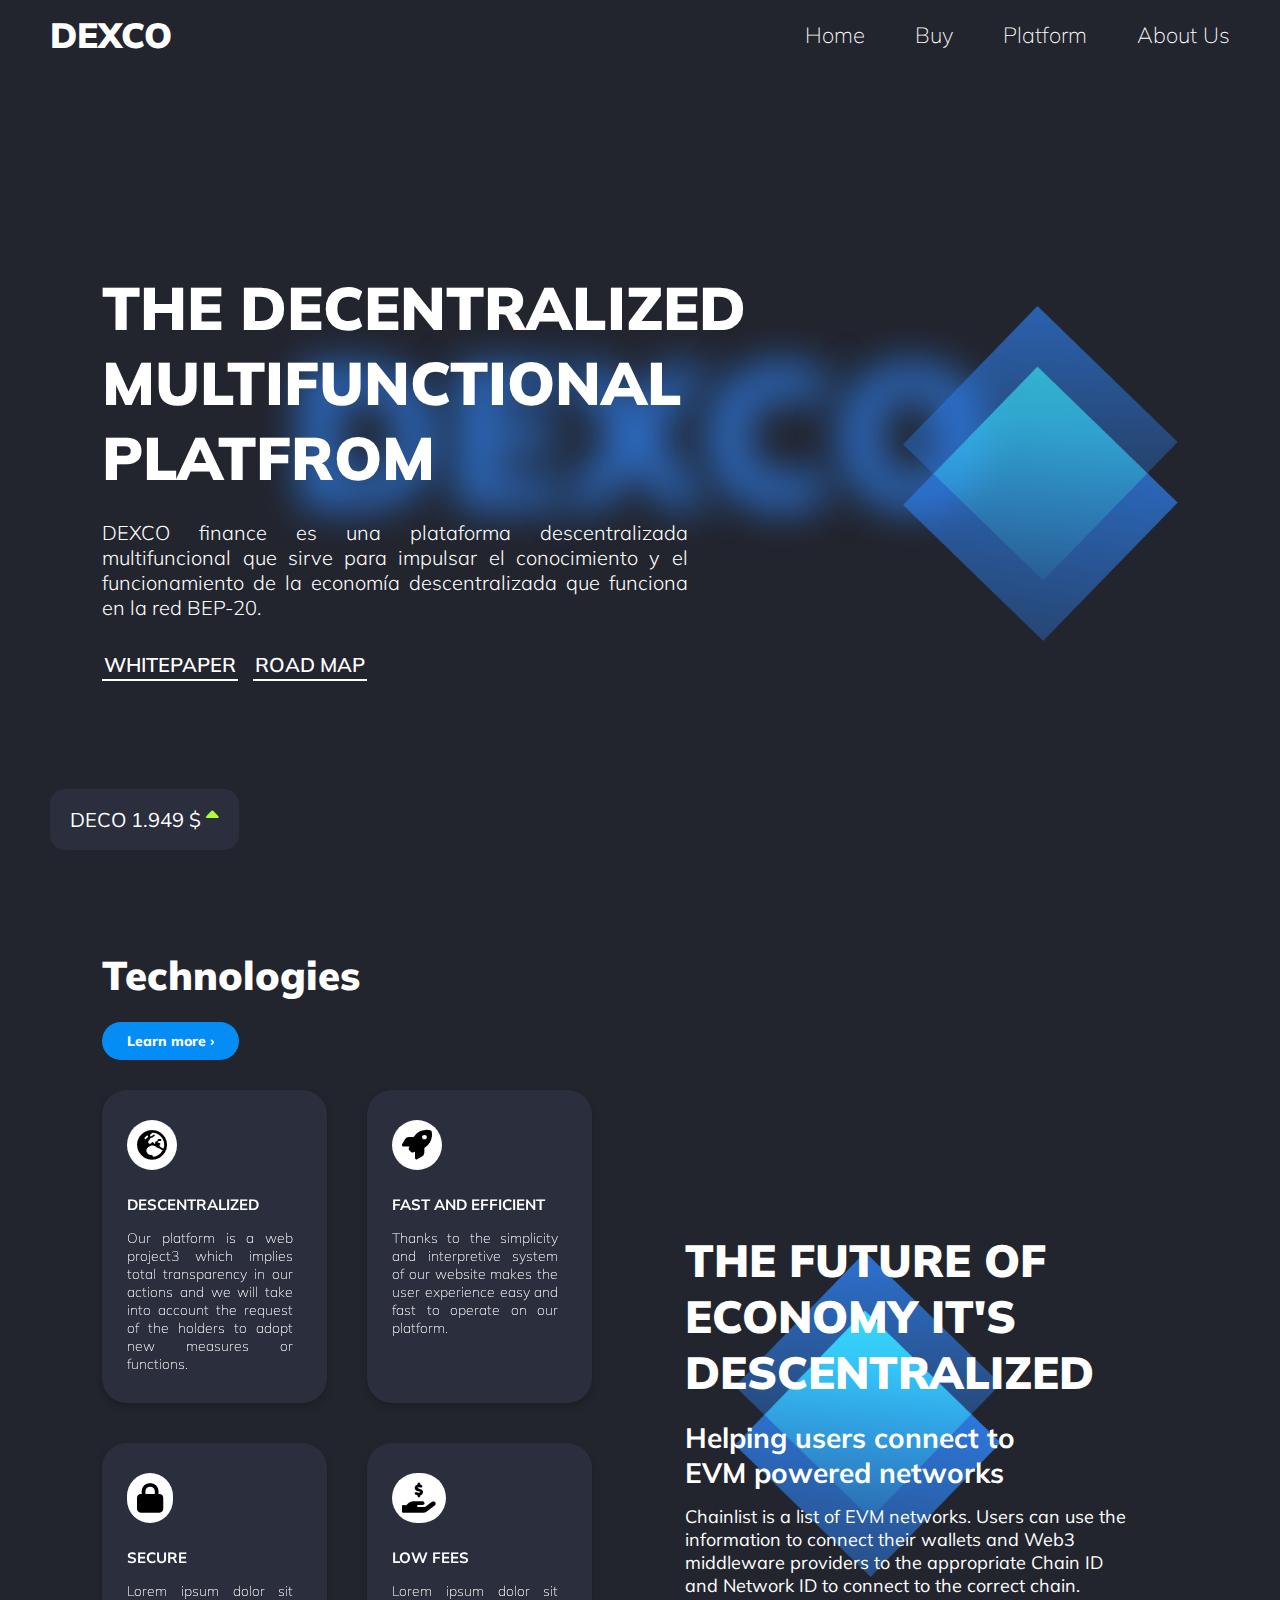
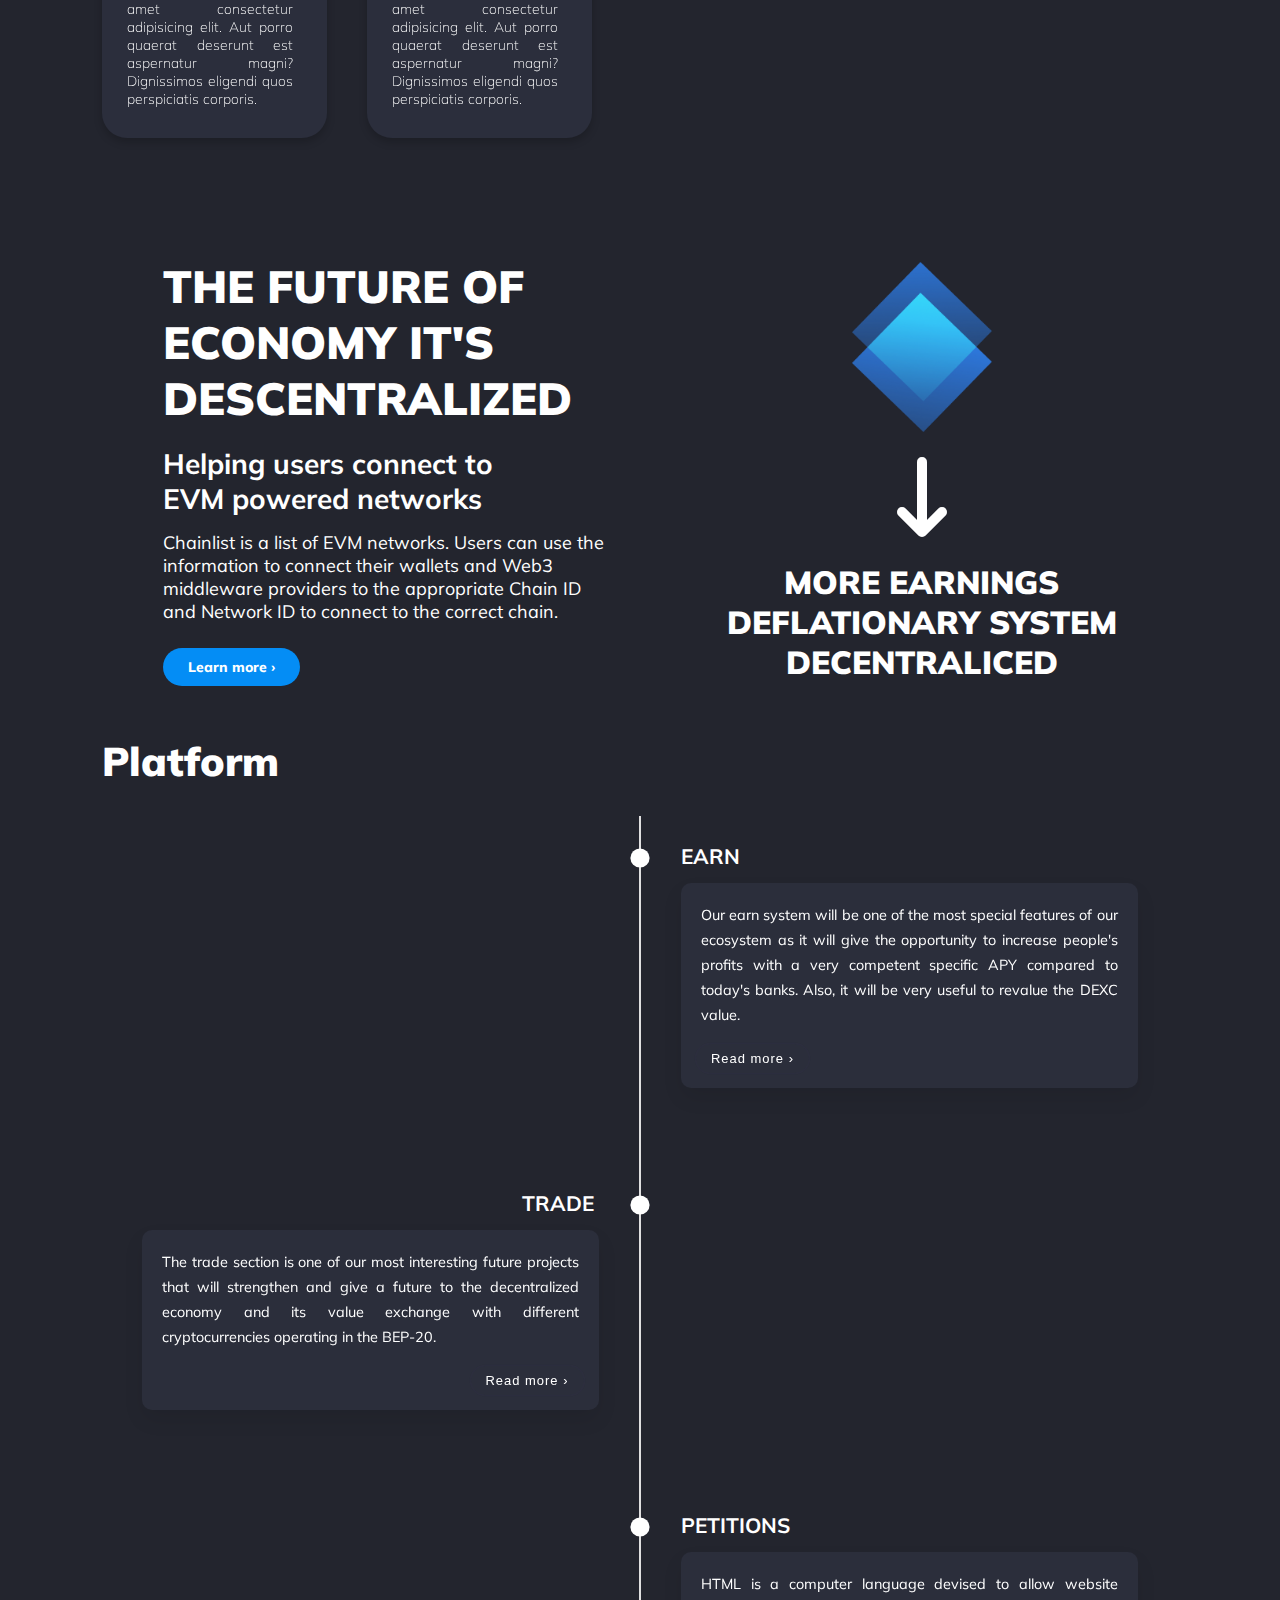
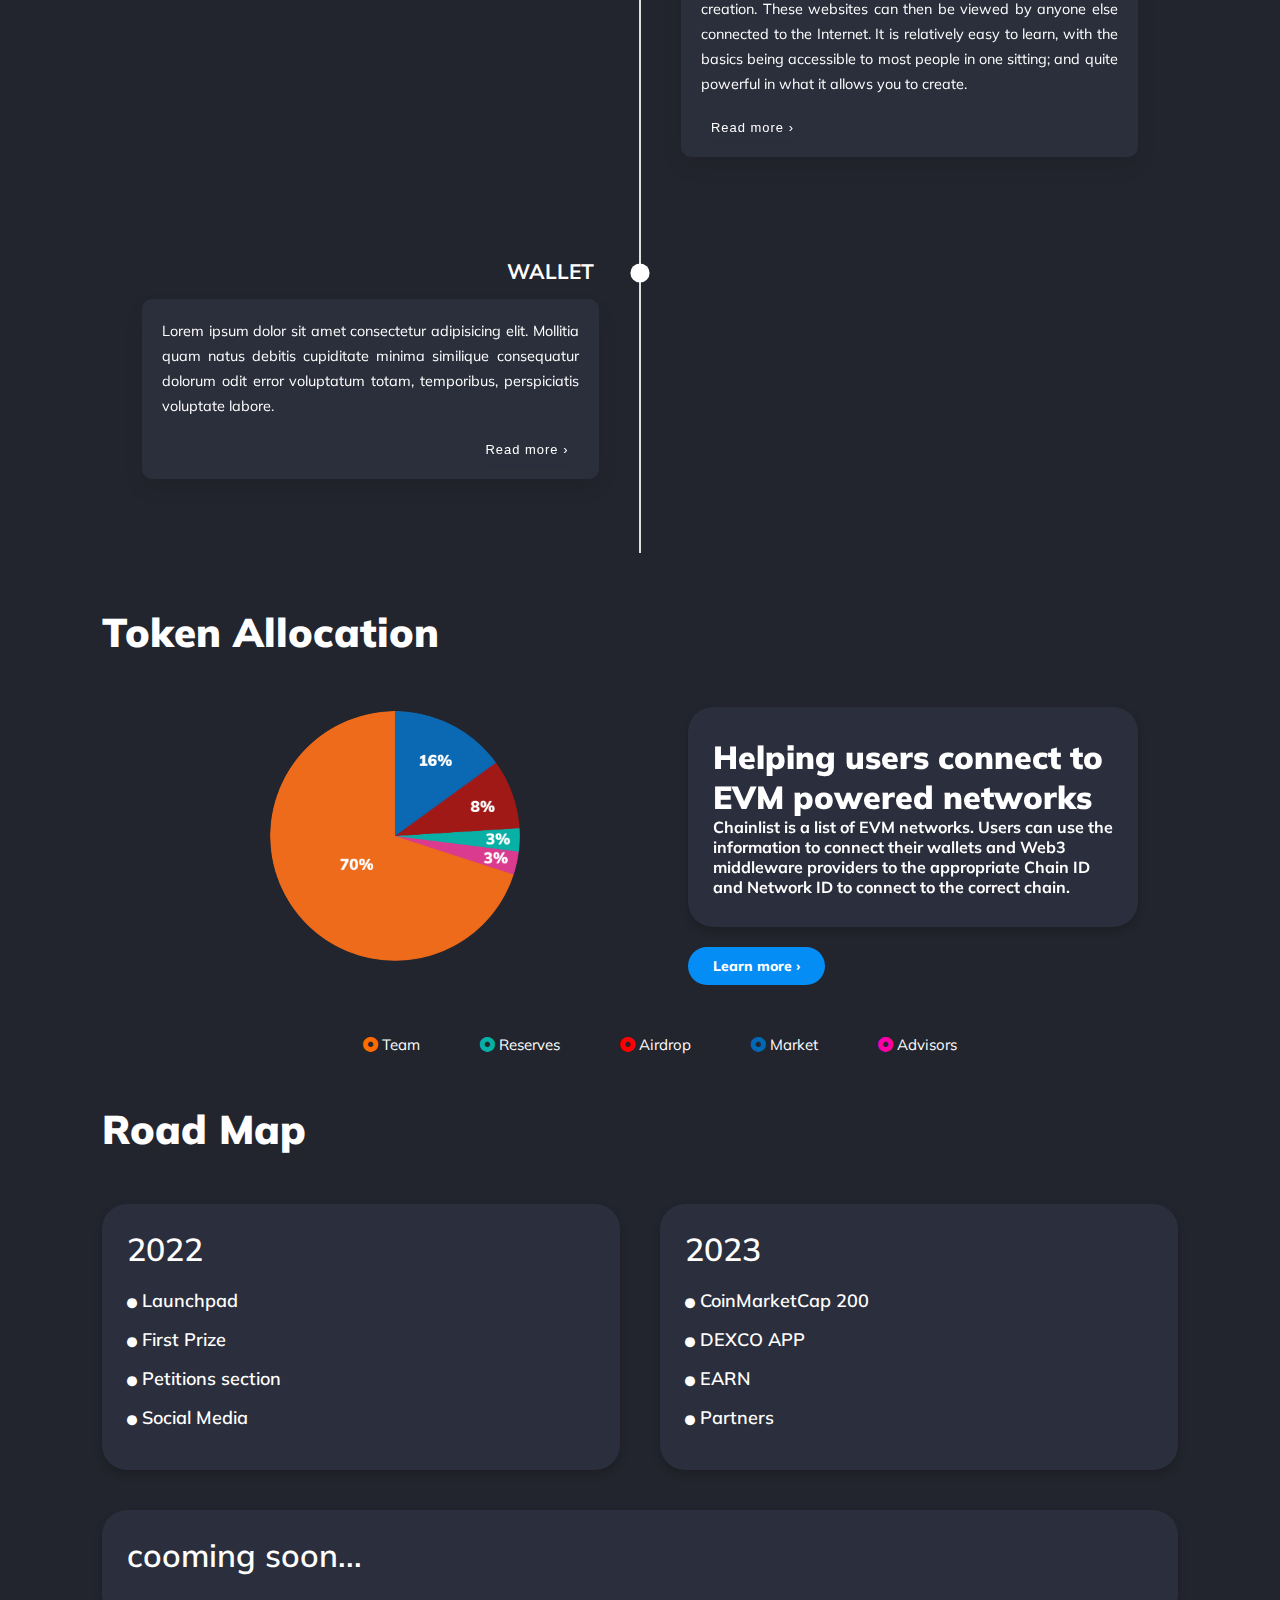
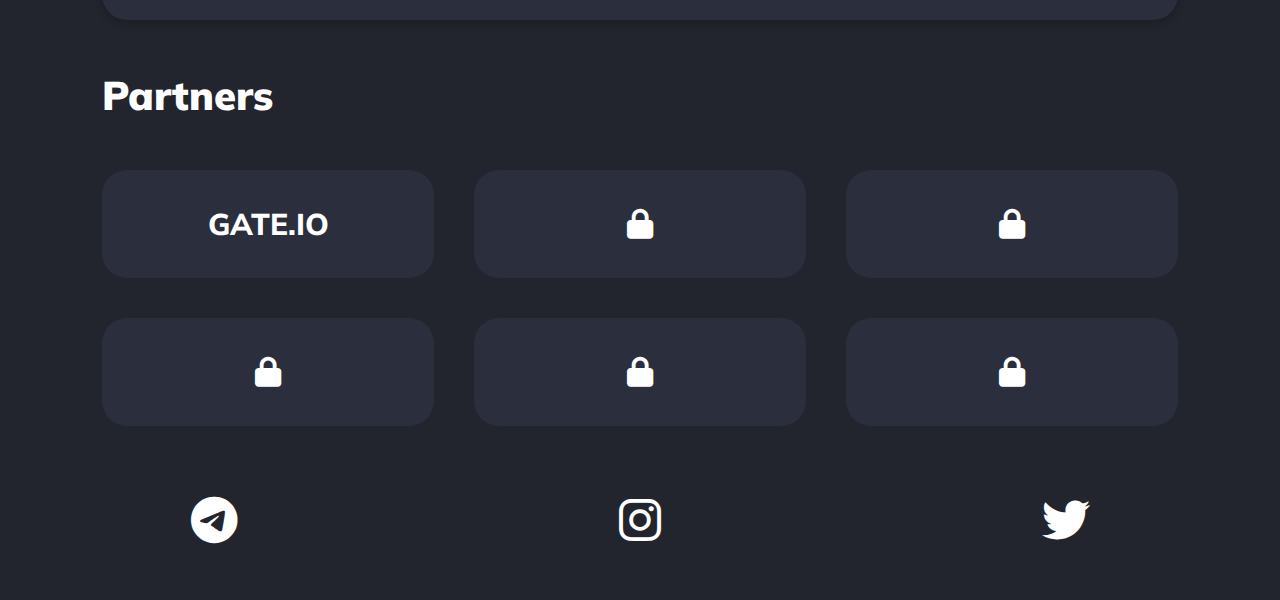
==== index.html @ a3fd59c4 "platform" ====
<!DOCTYPE html>
<html lang="en">
<head>
    <meta charset="UTF-8">
    <meta http-equiv="X-UA-Compatible" content="IE=edge">
    <meta name="viewport" content="width=device-width, initial-scale=1.0">
    <title>DEXCO</title>
    <!-- FONT AWESOME -->
    <link rel="stylesheet" href="https://cdnjs.cloudflare.com/ajax/libs/font-awesome/6.0.0-beta3/css/all.min.css">
    <!-- FONT MULISH -->
    <link href="https://fonts.googleapis.com/css2?family=Mulish:ital,wght@0,200;0,300;0,400;0,500;0,600;0,700;0,800;0,900;1,200;1,300;1,400;1,500;1,600;1,700;1,800;1,900&display=swap" rel="stylesheet">    
    <!--- CUSTOM CSS -->
    <link rel="stylesheet" href="css/home.css">
    

</head>
<body>
    <div class="container">

        <section class="bg">
        
            <!-- TOP MENU -->
            
            <div>

                <iframe id="iframe-nav" class="naveg" src="navegation.html"></iframe>

            </div>

            <!-- MAIN -->

            <!--
            <div data-tilt-max="10" data-tilt-glare data-tilt-max-glare="0.6" data-tilt-scale="1.05" class="logo-brand" data-tilt>
                <img src="img/logo2.png" alt="LotCoin LOGO">
            </div> 
            -->

            <div class="logo-brand noselect">
                <h1>DEXCO</h1>
            </div>

            <div class="main-horizontal">

                <div class="main-space">
                    
                    <div class="main-text">
                        <div class="main-title">
                            <h1>THE DECENTRALIZED <br> MULTIFUNCTIONAL PLATFROM</h1>
                        </div>
                        <p class="resume">DEXCO finance es una plataforma descentralizada multifuncional que sirve para impulsar el conocimiento y el funcionamiento de la economía descentralizada que funciona en la red BEP-20.</p>
                    </div>

                    <div class="fast-buttons">
                        <div class="fast-btn">
                            <a href="#" class="Whitepaper">WHITEPAPER</a>
                        </div>
                        <div class="fast-btn">
                            <a href="#road-map" class="Road Map">ROAD MAP</a>
                        </div>
                    </div>
                    
                </div>

                <div class="brand">
                    <img src="img/brand-trans.png">
                </div>

            </div>
            <div class="fast-info-box">
                <div class="fast-info">
                    <p>DECO 1.949 $ <i class="fas fa-sort-up"></i></p>
                </div>
            </div>

        </section>

        <!-- TECHNOLOGIES --> 
        <section class="tech">

            <section class="tech-part marg">
                <div class="tech-title">
                    <h1 class="subtit">Technologies</h1>
                    <a href="#">Learn more ›</a>
                </div>

                <div class="tech-horizontal">

                    <div class="tech-cards">
                        <div class="cards-row">
                            <div class="tech-card" data-tilt-max="0" data-tilt-scale="1.05" data-tilt>
                                <i class="fas fa-globe-europe"></i>
                                <h2>DESCENTRALIZED</h2>
                                <p>Our platform is a web project3 which implies total transparency in our actions and we will take into account the request of the holders to adopt new measures or functions.</p>
                            </div>

                            <div class="tech-card" data-tilt-max="0" data-tilt-scale="1.05" data-tilt>
                                <i class="fas fa-rocket"></i>
                                <h2>FAST AND EFFICIENT</h2>
                                <p>Thanks to the simplicity and interpretive system of our website makes the user experience easy and fast to operate on our platform.</p>
                            </div>
                        </div>

                        <div class="cards-row">

                            <div class="tech-card" data-tilt-max="0" data-tilt-scale="1.05" data-tilt>
                                <i class="fas fa-lock"></i>
                                <h2>SECURE</h2>
                                <p>Lorem ipsum dolor sit amet consectetur adipisicing elit. Aut porro quaerat deserunt est aspernatur magni? Dignissimos eligendi quos perspiciatis corporis.</p>
                            </div>

                            <div class="tech-card" data-tilt-max="0" data-tilt-scale="1.05" data-tilt>
                                <i class="fas fa-hand-holding-usd"></i>
                                <h2>LOW FEES</h2>
                                <p>Lorem ipsum dolor sit amet consectetur adipisicing elit. Aut porro quaerat deserunt est aspernatur magni? Dignissimos eligendi quos perspiciatis corporis.</p>
                            </div>
                        </div>
                    </div>

                    <div class="tech-decoration">
                        <div class="tech-decoration-text">
                            <h1>THE FUTURE OF <br> ECONOMY IT'S <br> DESCENTRALIZED</h1>
                            <h2>Helping users connect to <br> EVM powered networks</h2>
                            <h3>Chainlist is a list of EVM networks. Users can use the <br> information to connect their wallets and Web3 <br> middleware providers to the appropriate Chain ID <br> and Network ID to connect to the correct chain.</h3>
                        </div>
                        <img src="img/brand-trans.png">
                    </div>

                </div>
            </section>
        </section>

        <!-- BANNER --> 


        <section class="banner-part marg">
            <div class="banner-text">
                <h1>THE FUTURE OF <br> ECONOMY IT'S <br> DESCENTRALIZED</h1>
                <h2>Helping users connect to <br> EVM powered networks</h2>
                <h3>Chainlist is a list of EVM networks. Users can use the <br> information to connect their wallets and Web3 <br> middleware providers to the appropriate Chain ID <br> and Network ID to connect to the correct chain.</h3>     
                <a href="#">Learn more ›</a>
            </div>

            <div class="banner-decoration">
                <img src="img/brand-trans.png" >
                <i class="fa-solid fa-arrow-down-long"></i>
                <h1>MORE EARNINGS <br> DEFLATIONARY SYSTEM <br> DECENTRALICED</h1>
            </div>

        </section>

        <!-- VERTICAL --> 

        <section class="vert-part">

            <!-- ABOUT TEXT --> 
            <div class="about-text marg">
                <h1 class="subtit">Platform</h1>
            </div>


            <div class="marg">
                <iframe id="iframe-vert" class="vert" src="vertical_2.html" ></iframe>
            </div>

        </section>

        <!-- PARTITION -->

        <section class="partition-space">

            <div class="marg">
                <h1 class="subtit">Token Allocation</h1>
            </div>
            <div class="partition-content marg">
                <img src="img/partition-pie.png" class="pie" data-tilt-max="0" data-tilt-scale="1.05" data-tilt>
                <div class="partition-info">
                    <div class="partition-text-box" data-tilt-max="0" data-tilt-scale="1.05" data-tilt>
                        <h1>Helping users connect to <br> EVM powered networks</h1>  
                        <p>Chainlist is a list of EVM networks. Users can use the <br> information to connect their wallets and Web3 <br> middleware providers to the appropriate Chain ID <br> and Network ID to connect to the correct chain.</p>          
                    </div>
                    <a href="#">Learn more ›</a>
                </div>
            </div>
            <div class="partition-legend marg">
                <h1 class="partition-legend-team"><i class="fa-solid fa-circle-dot"></i> Team</h1>
                <h1 class="partition-legend-reserves"><i class="fa-solid fa-circle-dot"></i> Reserves</h1>
                <h1 class="partition-legend-airdrop"><i class="fa-solid fa-circle-dot"></i> Airdrop</h1>
                <h1 class="partition-legend-market"><i class="fa-solid fa-circle-dot"></i> Market</h1>
                <h1 class="partition-legend-advisors"><i class="fa-solid fa-circle-dot"></i> Advisors</h1>
            </div>
        </section>
        

        <!-- ROAD MAP -->

       <section class="roadmap-space">
            <div class="marg">
                <h1 class="subtit">Road Map</h1>
            </div>
            <div class="roadmap-cards marg">
                <div class="roadmap-cards-horizontal">
                    <div class="roadmap-card">
                        <h1>2022</h1>
                        <h2><i class="fa-solid fa-circle"></i> Launchpad</h2>
                        <h2><i class="fa-solid fa-circle"></i> First Prize</h2>
                        <h2><i class="fa-solid fa-circle"></i> Petitions section</h2>
                        <h2><i class="fa-solid fa-circle"></i> Social Media</h2>
                    </div>
                    <div class="roadmap-card">
                        <h1>2023</h1>
                        <h2><i class="fa-solid fa-circle"></i> CoinMarketCap 200</h2>
                        <h2><i class="fa-solid fa-circle"></i> DEXCO APP</h2>
                        <h2><i class="fa-solid fa-circle"></i> EARN</h2>
                        <h2><i class="fa-solid fa-circle"></i> Partners</h2>
                    </div>
                </div>
                <div class="roadmap-card">
                    <h1>cooming soon...</h1>
                </div>
            </div>
       </section>


       <!-- PARTNERS -->

       <section class="partners-space">
        <div class="marg">
            <h1 class="subtit">Partners</h1>
        </div>
        <div class="partners-cards marg">
            <div class="partners-cards-horizontal">
                <div class="partners-card">
                    <h1>GATE.IO</h1>
                </div>
                <div class="partners-card">
                    <h1><i class="fa-solid fa-lock"></i></h1>
                </div>
                <div class="partners-card">
                    <h1><i class="fa-solid fa-lock"></i></h1>
                </div>
            </div>
            <div class="partners-cards-horizontal">
                <div class="partners-card">
                    <h1><i class="fa-solid fa-lock"></i></h1>
                </div>
                <div class="partners-card">
                    <h1><i class="fa-solid fa-lock"></i></h1>
                </div>
                <div class="partners-card">
                    <h1><i class="fa-solid fa-lock"></i></h1>
                </div>
            </div>
        </div>
   </section>



        <!-- FOOTER -->

        <div>
            <iframe id="iframe-foot" class="foot" src="footer.html"></iframe>
        </div>

    </div>

    <script src="js/home.js"></script>
    <script src="js/vanilla-tilt.min.js"></script>
    <script src="js/iframeResizer.min.js"></script>

    <script>
        /*iFrameResize({ log: true }, '#iframe-nav')*/
        iFrameResize({ log: true }, '#iframe-vert')
        iFrameResize({ log: true }, '#iframe-foot')
    </script>

</body>
</html>
---- css/home.css ----
* { /* reiniciar ajustes */
    box-sizing: border-box;
    margin: 0;
    padding: 0;
}

html, body {
    overflow-x: hidden;
    position: relative;
}

body {
    /*background: linear-gradient(0deg, #0A2542, #0C162D) fixed;*/
    background: #23252E;
    color: #ffffff;
    font-size: 1rem;
    /*font-family: 'Oswald', sans-serif;*/
    font-weight: 800;
    font-family: 'Mulish', sans-serif;
}

p{
    font-weight: 700;
}

h1{
    font-weight: 1000;
}

a { 
    color: #ffffff;
    text-decoration: none;
}

input{
    font-weight: 600;
}

ul {
    list-style: none;
}

.container {
    width: 100%;
    margin: auto;
}

/* GENERAL */

.marg{
    margin-left: 8%;
    margin-right: 8%;
}
.white-part {
    background: white;
    color: #0A002C;
    padding: 2.5rem 0rem;
}
.white-part a {
    color: #0A002C;
}
.subtit{
    font-size: 2.5rem;
    padding-bottom: 1.875rem;
    margin-top: 50px;
}
.noselect {
    -webkit-touch-callout: none; /* iOS Safari */
    -webkit-user-select: none; /* Safari */
    -khtml-user-select: none; /* Konqueror HTML */
    -moz-user-select: none; /* Old versions of Firefox */
    -ms-user-select: none; /* Internet Explorer/Edge */
    user-select: none; /* Non-prefixed version, currently supported by Chrome, Edge, Opera and Firefox */
}
.fade-in{
    opacity: 0;
    transition: opacity 250ms ease-in;
}
.fade-in.appear {
    opacity: 1;
}


/* NAVEGATION */

.naveg{
    max-height: 5rem;
    width: 100%;
    margin: 0;
    padding: 0;
    border-style: none;
}


/* main SPACE */

.bg {
    /*background: radial-gradient(circle 21.875rem, #110049, #080022);*/
    padding-bottom: 1.5625rem;
    height: 100vh;
    min-height: 46.875rem;
    position: relative;
}

.logo-brand h1{
    font-size: 12.5rem;
    padding: 0;
    position: absolute;
    left: 50%;
    transform: translateX(-50%);
    top: 34%;
    z-index: -1;
    opacity: 0.9;
    text-shadow: 0 0 2.5rem #2e79de;
    color: transparent;
}

.main-space {
    display: flex;
    flex-direction: column;
    z-index: 0;
}

.main-horizontal {
    position: absolute;
    top: 30vh;
    display: flex;
    flex-direction: row;
    margin-left: 8%;
    margin-right: 8%;
}

.main-text {
    justify-content: center;
    align-items: center;
}

.main-title {
    text-align: left;
    font-size: 1.875rem;
    margin-bottom: 1.5625rem;
    color: #ffffff;
}

.main-text p {
    text-align: left;
    font-size: 1.25rem;
    font-weight: 300;
    text-align: justify;
    width: 75%;
}

.brand {
    margin: auto;
}

.brand img{
    width: 17.1875rem;
    margin-left: 1.25rem;
    opacity: 0.8;
}

.fast-buttons {
    display: flex;
    flex-direction: row;
    padding-top: 1.875rem;
    justify-content: left;
}

.fast-btn {
    margin: 0rem;
    padding: 0.125rem 0.125rem;
    border-bottom: solid 0.125rem white;
    text-align: center;
    font-weight: 600;
    font-size: 1.25rem;
}

.fast-btn + .fast-btn {
    margin-left: 0.9375rem;
}

.fast-btn:hover {
    opacity: 0.85;
}

.fast-info-box{
    position: absolute;
    top: 0;
    height: 100%;
    min-height: 46.875rem;
    z-index: -1;
}

.fast-info {
    /*margin: 0.9375rem 1.25rem auto 2.8125rem;*/
    position: absolute;
    bottom: 3.125rem;
    left: 3.125rem;
    padding: 1.125rem 1.25rem;
    border-radius: 0.9375rem;
    text-align: center;
    background: #2b2e3c;
}
.fast-info p {
    font-weight: 400;
    font-size: 1.25rem;
    white-space: nowrap;
}
.fast-info i {
    color: greenyellow;
}

/* TECH */

.dark-part {
    /*background: linear-gradient(0deg, #0A2542, #0C162D);*/
    padding: 2.5rem 0rem;
}

.tech-title a {
    font-size: 0.875rem;
    padding: 10px 25px;
    border-radius: 62500rem;
    transition: all 0.5s ease;
    background: #048DF5;
}
.tech-title a:hover{
    background: #ffffff;
    color: #000000;
}

.tech-horizontal {
    margin-top: 1.25rem;
    display: flex;
    flex-direction: row;
}

.tech-decoration {
    margin: auto;
    position: relative;
}
.tech-decoration-text h1{
    font-size: 2.8125rem;
    padding-bottom: 1.25rem;
    font-weight: 900;
    white-space: nowrap;
}
.tech-decoration-text h2{
    font-size: 1.75rem;
    padding-bottom: 0.9375rem;
    font-weight: 700;
    white-space: nowrap;
}
.tech-decoration-text h3{
    font-size: 1.125rem;
    font-weight: 400;
    white-space: nowrap;
}
.tech-decoration img {
    position: absolute;
    top: 1.25rem;
    left: 3.125rem;
    height: 20.3125rem;
    z-index: -1;
}

.tech-cards {
    display: flex;
    flex-direction: column;
}

.cards-row {
    display: flex;
    flex-direction: row;
}

.tech-card {
    display: flex;
    flex-direction: column;
    justify-content: left;
    background: #2b2e3c;
    box-shadow: 0 0.25rem 0.5rem 0 rgba(0, 0, 0, 0.2), 0 0.375rem 1.25rem 0 rgba(0, 0, 0, 0);
    padding: 1.875rem 1.5625rem;
    margin: 1.25rem 2.5rem 1.25rem 0rem;
    border-radius: 1.5625rem;
    width: 14.0625rem;
}

.tech-card:hover {
    box-shadow: 0 0rem 0.5rem 0 rgba(0, 255, 255, 0.7), 0 0rem 1.25rem 0 rgba(0, 255, 255, 0.4);
}

.tech-card i {
    background: white;
    color: black;
    padding: 0.625rem;
    font-size: 1.875rem;
    margin: 0 auto auto 0;
    border-radius: 6250rem;
    margin-bottom: 1.5625rem;
}

.tech-card h2 {
    margin-bottom: 0.9375rem;
    font-size: 0.9375rem;
}

.tech-card p {
    width: 95%;
    font-size: 0.875rem;
    text-align: justify;
    font-weight: 200;
}

/* BANNER */

.banner-part {
    display: flex;
    flex-direction: row;
    margin-top: 100px;
}

.banner-text {
    display: flex;
    flex-direction: column;
    margin: auto;
}
.banner-text h1{
    font-size: 2.8125rem;
    padding-bottom: 1.25rem;
    font-weight: 900;
    white-space: nowrap;
}
.banner-text h2{
    font-size: 1.75rem;
    padding-bottom: 0.9375rem;
    font-weight: 700;
    white-space: nowrap;
}
.banner-text h3{
    font-size: 1.125rem;
    font-weight: 400;
    white-space: nowrap;
}
.banner-text a {
    font-size: 0.875rem;
    padding: 0.625rem 1.5625rem;
    border-radius: 62500rem;
    transition: all 0.5s ease;
    background: #048DF5;
    margin-right: auto;
    margin-top: 25px;
}
.banner-text a:hover{
    background: #ffffff;
    color: #000000;
}


.banner-decoration {
    display: flex;
    flex-direction: column;
    align-items: center;
    margin: auto;
}
.banner-decoration img {
    width: 140px;
}
.banner-decoration i {
    font-size: 80px;
    margin: 25px 0;
}
.banner-decoration h1 {
    text-align: center;
}

/* VERTICAL */

.vert{
    width: 100%;
    margin: 0;
    padding: 0;
    border-style: none;
}


/* PARTITION */

.partition-space {
    margin-bottom: 50px;
}

.partition-content {
    display: flex;
    flex-direction: row;
    align-items: center;
}

.pie {
    height: 15.625rem;
    margin: auto;
    clip-path: circle(7.8125rem at center);
}

.partition-info {
    display: flex;
    flex-direction: column;
}

.partition-text-box {
    display: flex;
    flex-direction: column;
    justify-content: left;
    background: #2b2e3c;
    box-shadow: 0 0.25rem 0.5rem 0 rgba(0, 0, 0, 0.2), 0 0.375rem 1.25rem 0 rgba(0, 0, 0, 0);
    padding: 1.875rem 1.5625rem;
    margin: 1.25rem 2.5rem 1.25rem 0rem;
    border-radius: 1.5625rem;
}
.partition-info a {
    font-size: 0.875rem;
    padding: 0.625rem 1.5625rem;
    border-radius: 62500rem;
    transition: all 0.5s ease;
    background: #048DF5;
    margin-right: auto;
}
.partition-info a:hover{
    background: #ffffff;
    color: #000000;
}
.partition-legend{
    display: flex;
    flex-direction: row;
    margin: auto;
    justify-content: center;
}
.partition-legend h1{
    margin: 50px 10px 0 50px;
    font-size: 15px;
    font-weight: 400;
    white-space: nowrap;
}
.partition-legend-team i{
    color: #FE6B00;
}
.partition-legend-reserves i{
    color: #05B0A6;
}
.partition-legend-airdrop i{
    color: #FE0000;
}
.partition-legend-market i{
    color: #0068B4;
}
.partition-legend-advisors i{
    color: #FE00A8;
}


/* ROAD MAP */

.roadmap-cards-horizontal {
    display: flex;
    flex-direction: row;
}

.roadmap-card {
    display: flex;
    flex-direction: column;
    justify-content: left;
    background: #2b2e3c;
    box-shadow: 0 0.25rem 0.5rem 0 rgba(0, 0, 0, 0.2), 0 0.375rem 1.25rem 0 rgba(0, 0, 0, 0);
    padding: 1.5625rem 1.5625rem;
    margin: 1.25rem 0rem 1.25rem 0rem;
    border-radius: 1.5625rem;
    width: 100%;
}
.roadmap-card:hover {
    box-shadow: 0 0rem 0.5rem 0 rgba(0, 255, 255, 0.7), 0 0rem 1.25rem 0 rgba(0, 255, 255, 0.4);
}
.roadmap-card + .roadmap-card {
    margin-left: 2.5rem;
}
.roadmap-card h1 {
    font-weight: 600;
    margin-bottom: 1.25rem;
}
.roadmap-card h2 {
    font-size: 18px;
    font-weight: 600;
}
.roadmap-card i {
    font-size: 10px;
    font-weight: 600;
    margin-bottom: 1.25rem;
}


/* PARTNERS */

.partners-cards-horizontal {
    display: flex;
    flex-direction: row;
}

.partners-card {
    display: flex;
    flex-direction: column;
    justify-content: left;
    background: #2b2e3c;
    padding: 1.5625rem 1.5625rem;
    margin: 1.25rem 0rem 1.25rem 0rem;
    border-radius: 1.5625rem;
    width: 100%;
}
.partners-card + .partners-card {
    margin-left: 2.5rem;
}

.partners-card h1 {
    font-size: 30px;
    font-weight: 800;
    margin-top: 0.625rem;
    margin-bottom: 0.625rem;
    text-align: center;
}

/* FOOT */

.foot{
    width: 100%;
    margin: 0;
    padding: 0;
    border-style: none;
}



@media (max-width: 950px) {

    .main-horizontal {
        position: relative;
        top: 12vh;
    }

    .brand {
        display: none;
    }
    .logo-brand h1{
        font-size: 10rem;
        text-shadow: 0 0 1.875rem #2e79de;
    }

    .main-title, .main-text p, .fast-buttons{
        margin-left: auto;
        margin-right: auto;
        text-align: center;
        align-content: center;
        justify-content: center;
    }   
    .main-title {
        font-size: 1.375rem;
    }
    .main-text p {
        font-size: 1rem;
    }

    .fast-buttons{
        padding: 0;
        margin: 0;
    }
    .fast-btn {
        padding-top: 1.25rem;
        font-size: 0.9375rem;
    }

    .fast-info {
        bottom: 1.5625rem;
        left: 1.5625rem;
        padding: 0.75rem 1rem;
        border-radius: 0.625rem;
        text-align: center;
        background: #2b2e3c;
    }
    .fast-info p{
        font-size: 0.8125rem;
    }

    /* TECH */

    .tech-decoration {
        display: none;
    }
}

@media (max-width: 620px) {

    /* TECH */

    .cards-row {
        display: flex;
        flex-direction: column;
    }

    .tech-cards {
        margin: auto;
    }
    .tech-card {
        margin-left: 0;
        margin-right: 0;
    }
}
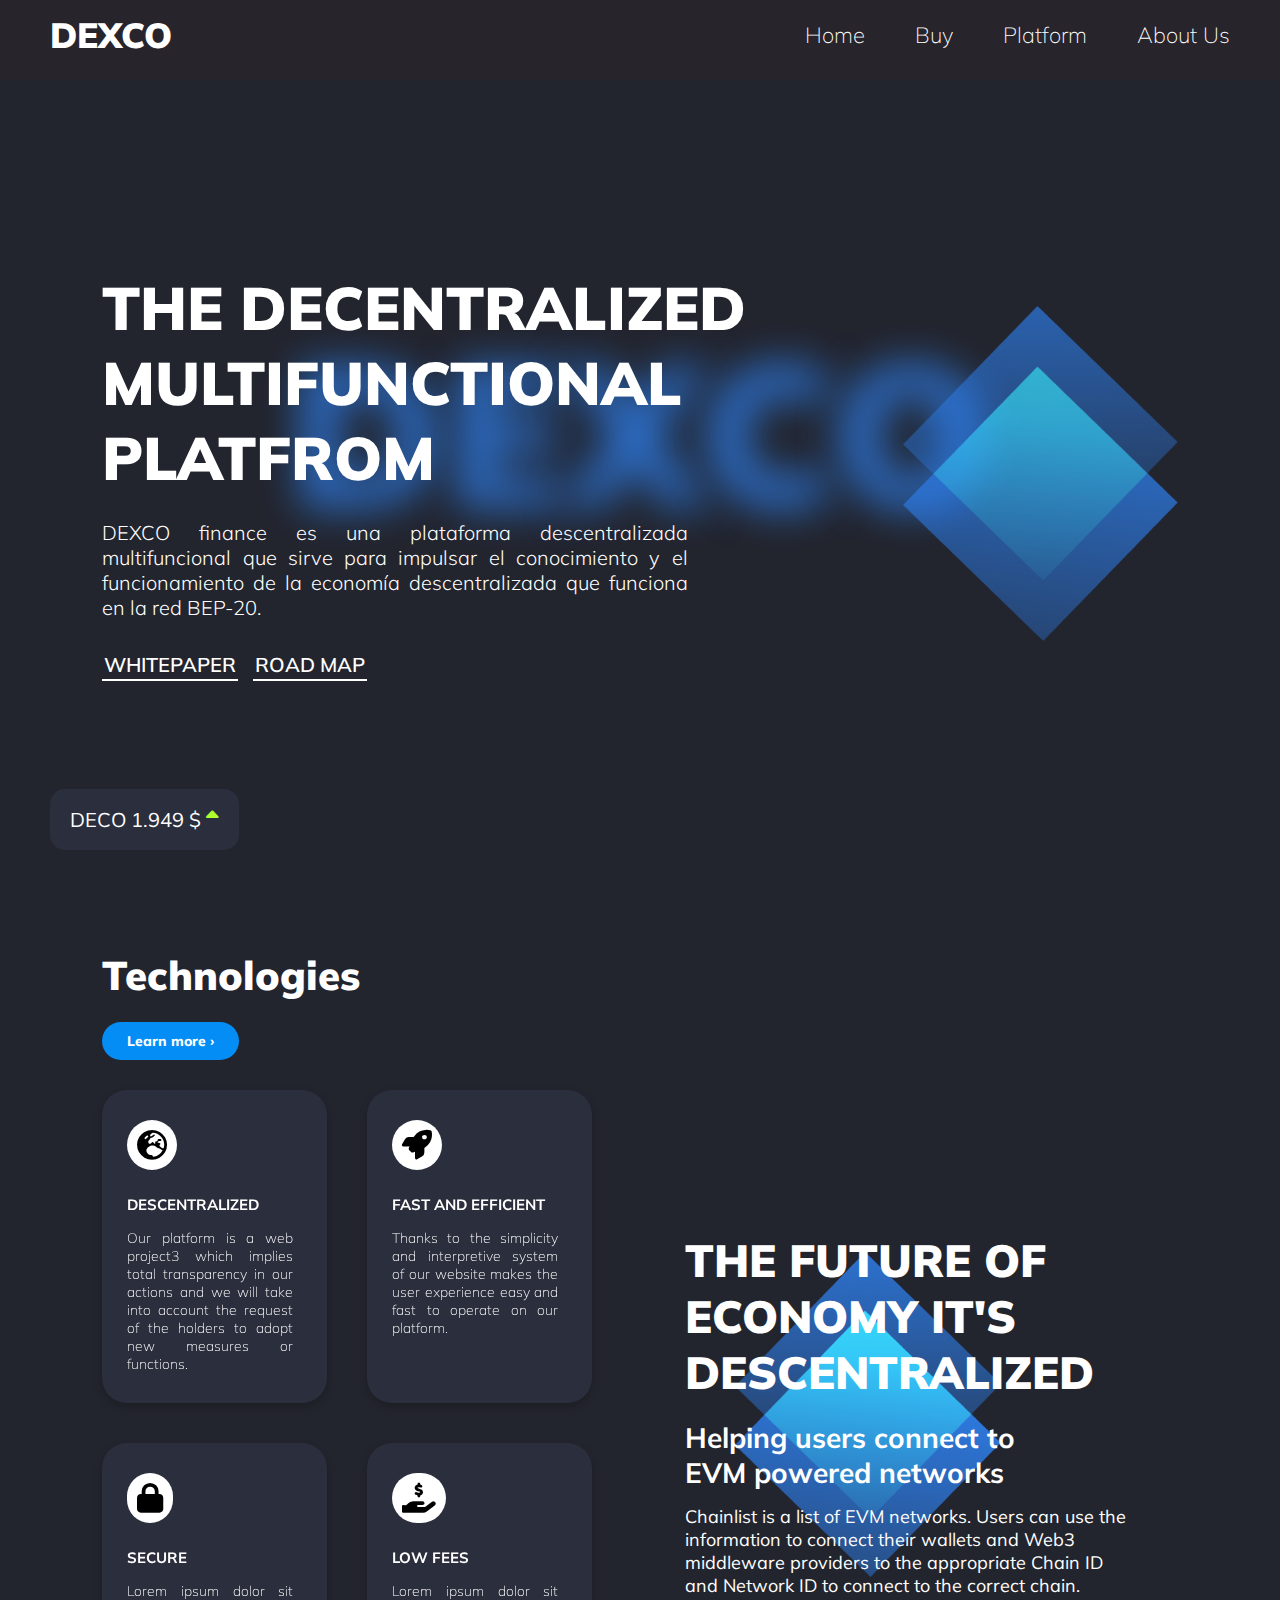
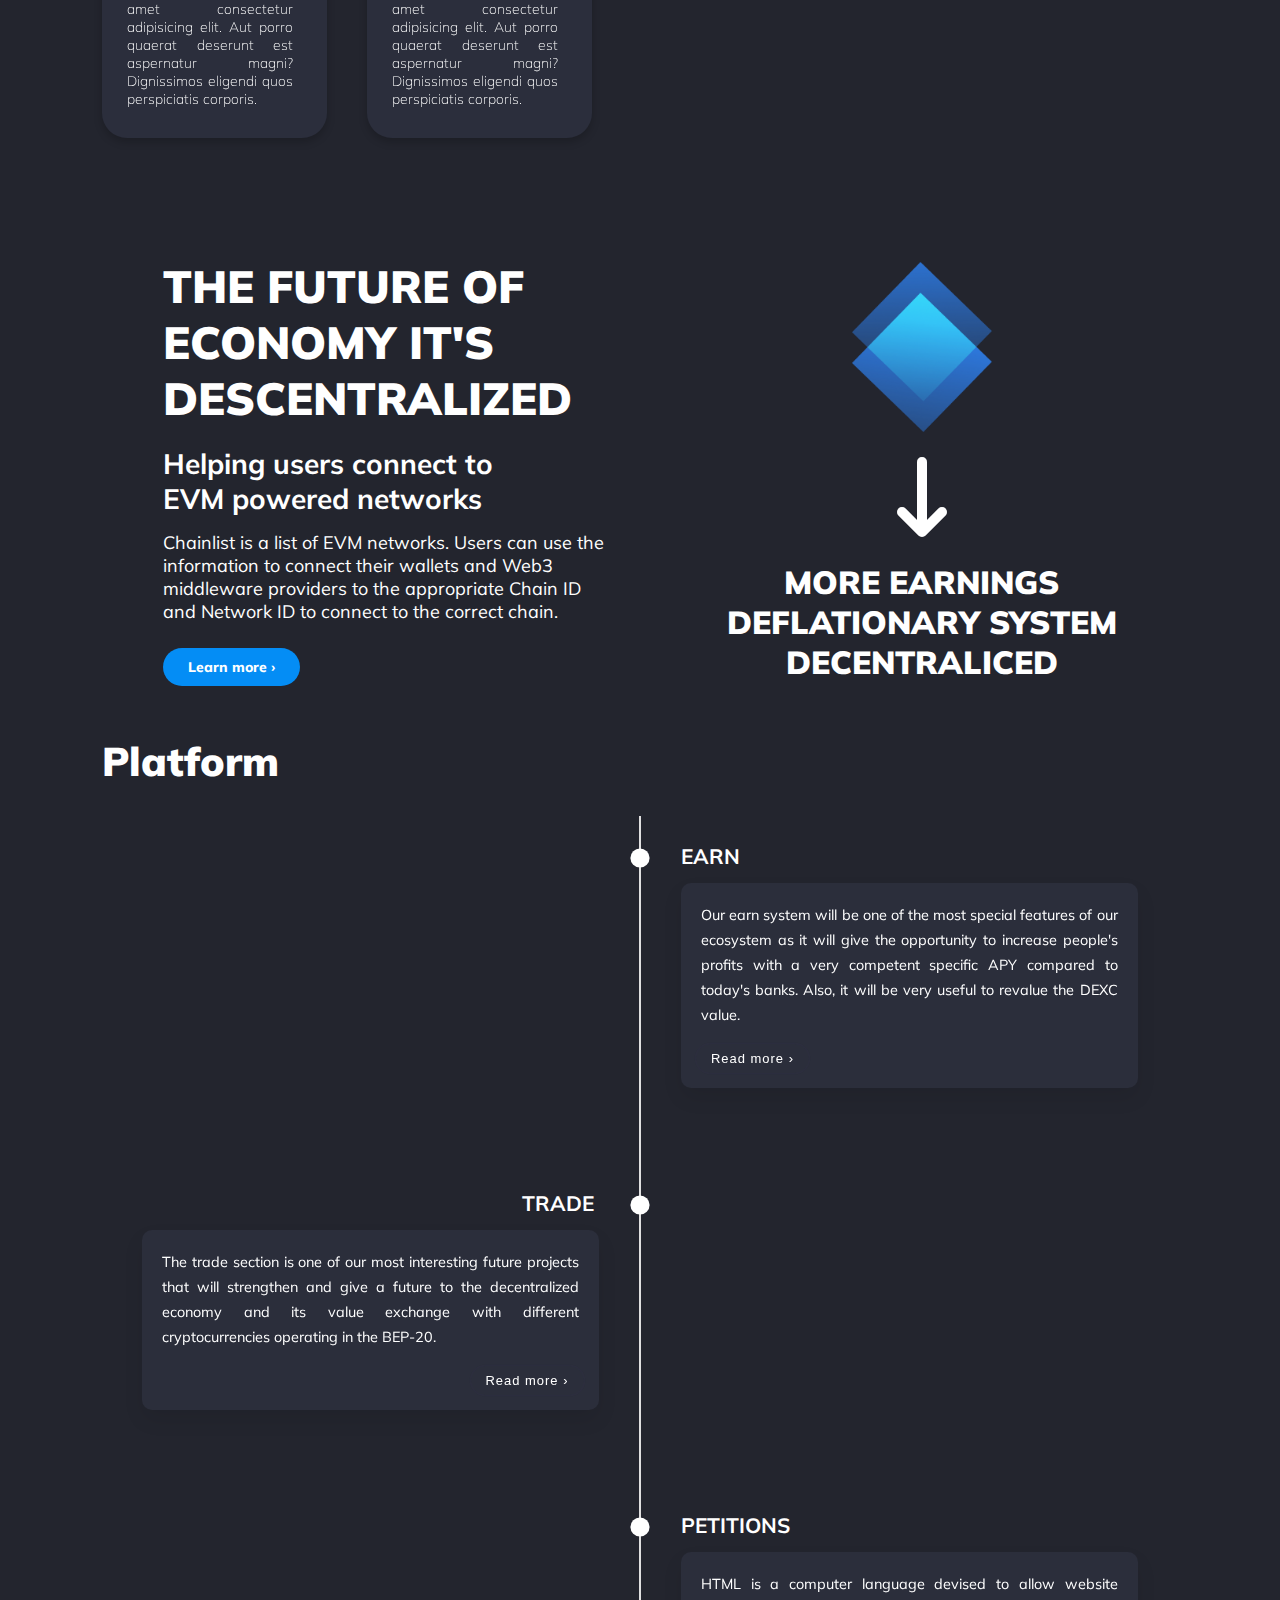
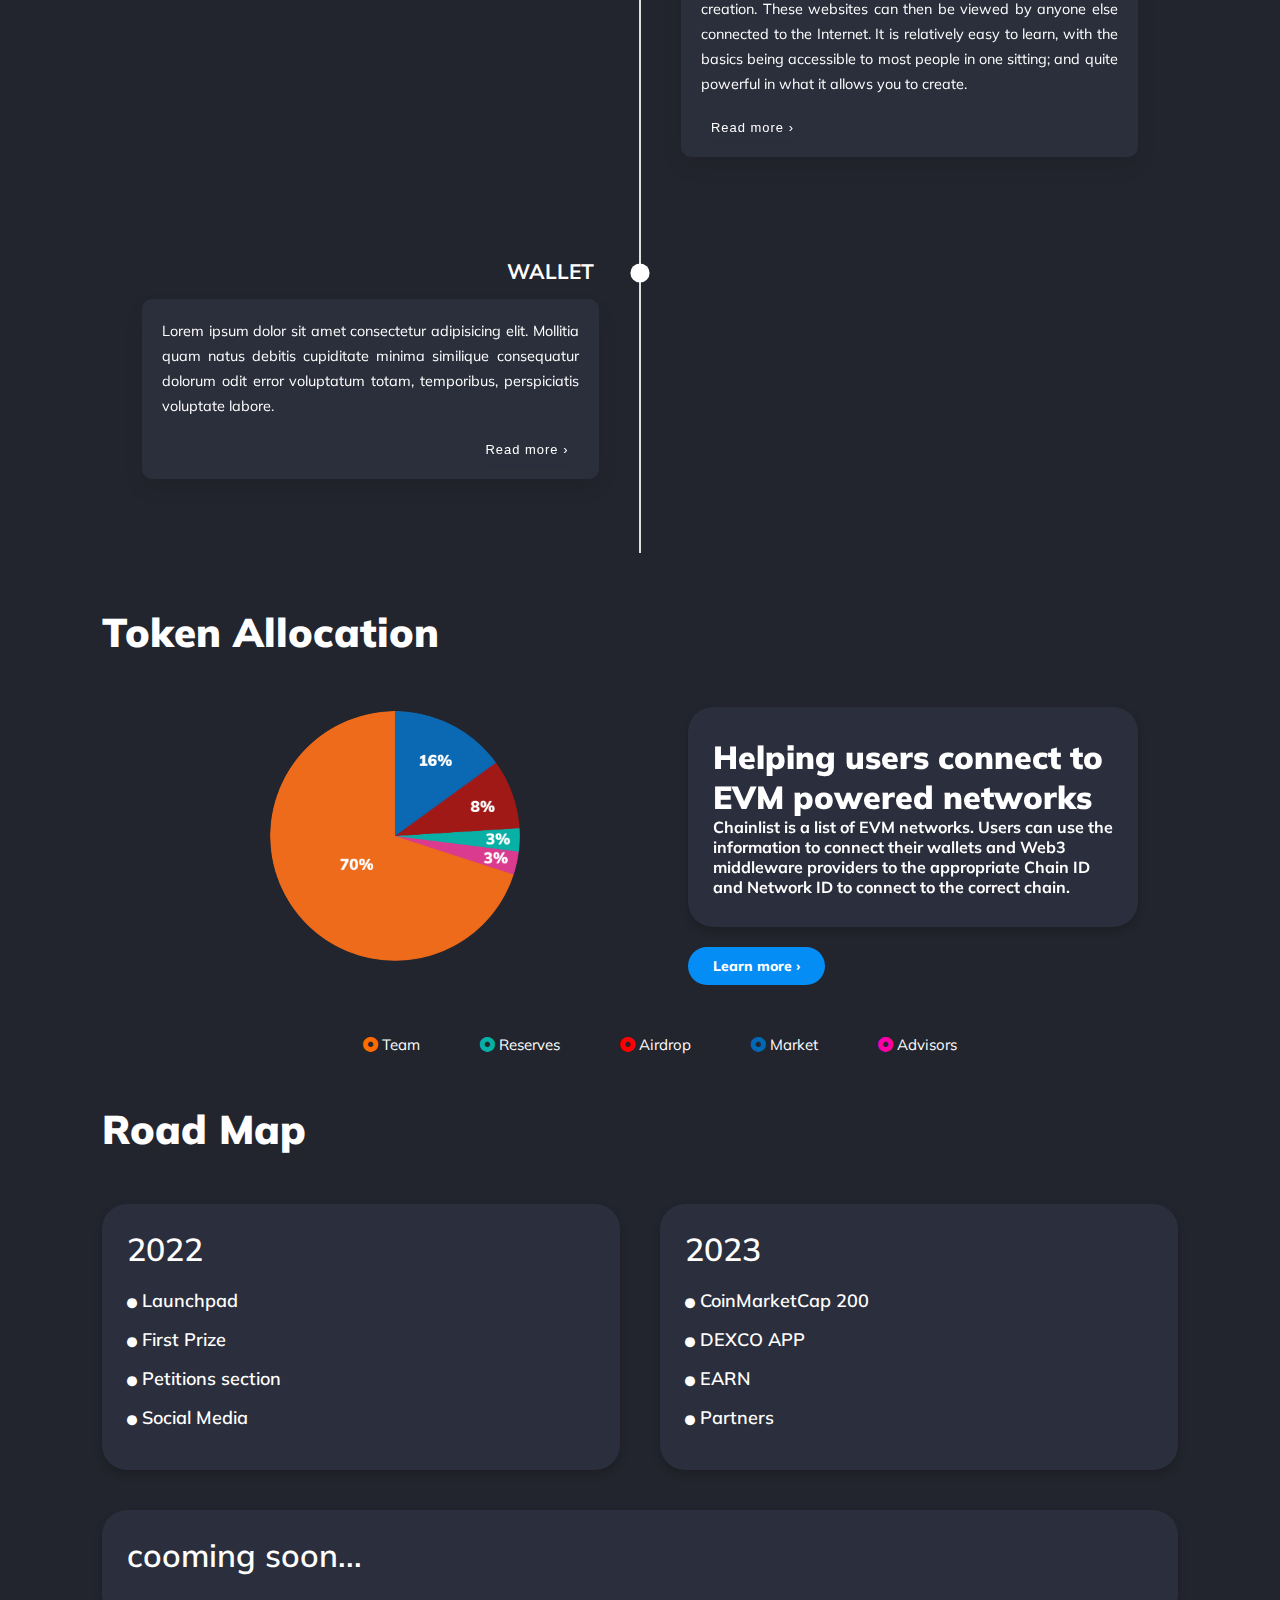
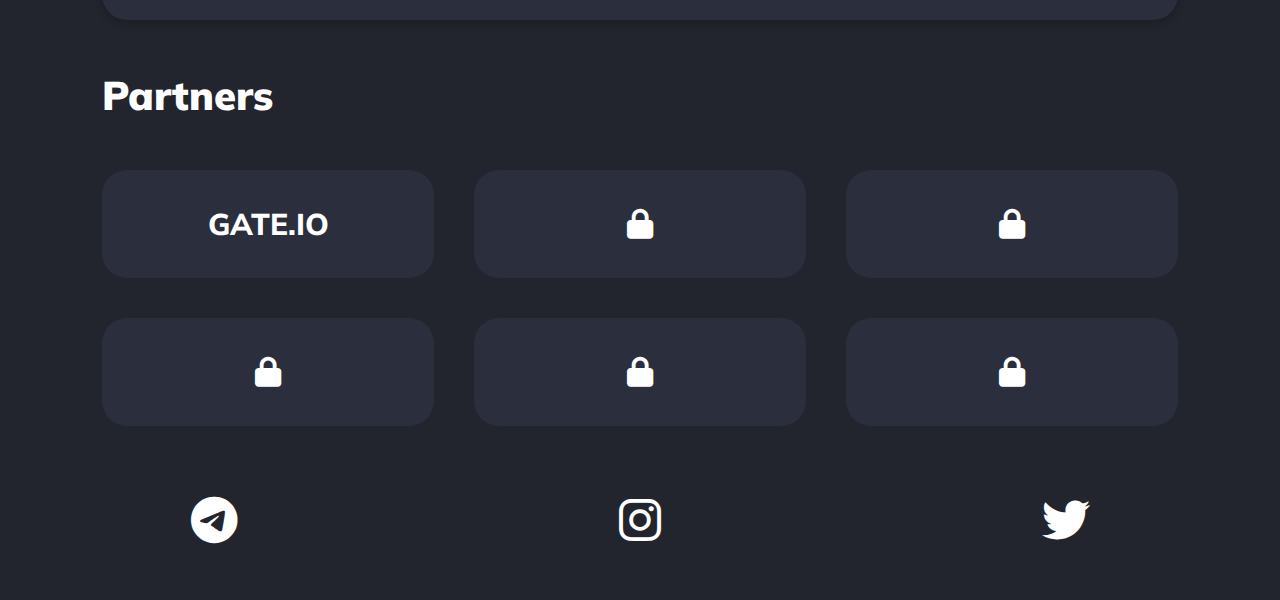
==== commit 16f18dca: "fixef nav" ====
--- a/index.html
+++ b/index.html
@@ -159,7 +159,7 @@
 
 
             <div class="marg">
-                <iframe id="iframe-vert" class="vert" src="vertical_2.html" ></iframe>
+                <iframe id="iframe-vert" class="vert" src="vertical.html" ></iframe>
             </div>
 
         </section>
@@ -193,7 +193,7 @@
 
         <!-- ROAD MAP -->
 
-       <section class="roadmap-space">
+       <section class="roadmap-space" id="road-map">
             <div class="marg">
                 <h1 class="subtit">Road Map</h1>
             </div>
--- a/css/home.css
+++ b/css/home.css
@@ -84,11 +84,15 @@
 /* NAVEGATION */
 
 .naveg{
+    position: fixed;
     max-height: 5rem;
     width: 100%;
     margin: 0;
     padding: 0;
     border-style: none;
+    background: rgba(40,36,44,1);
+
+    z-index: 10;
 }
 
 
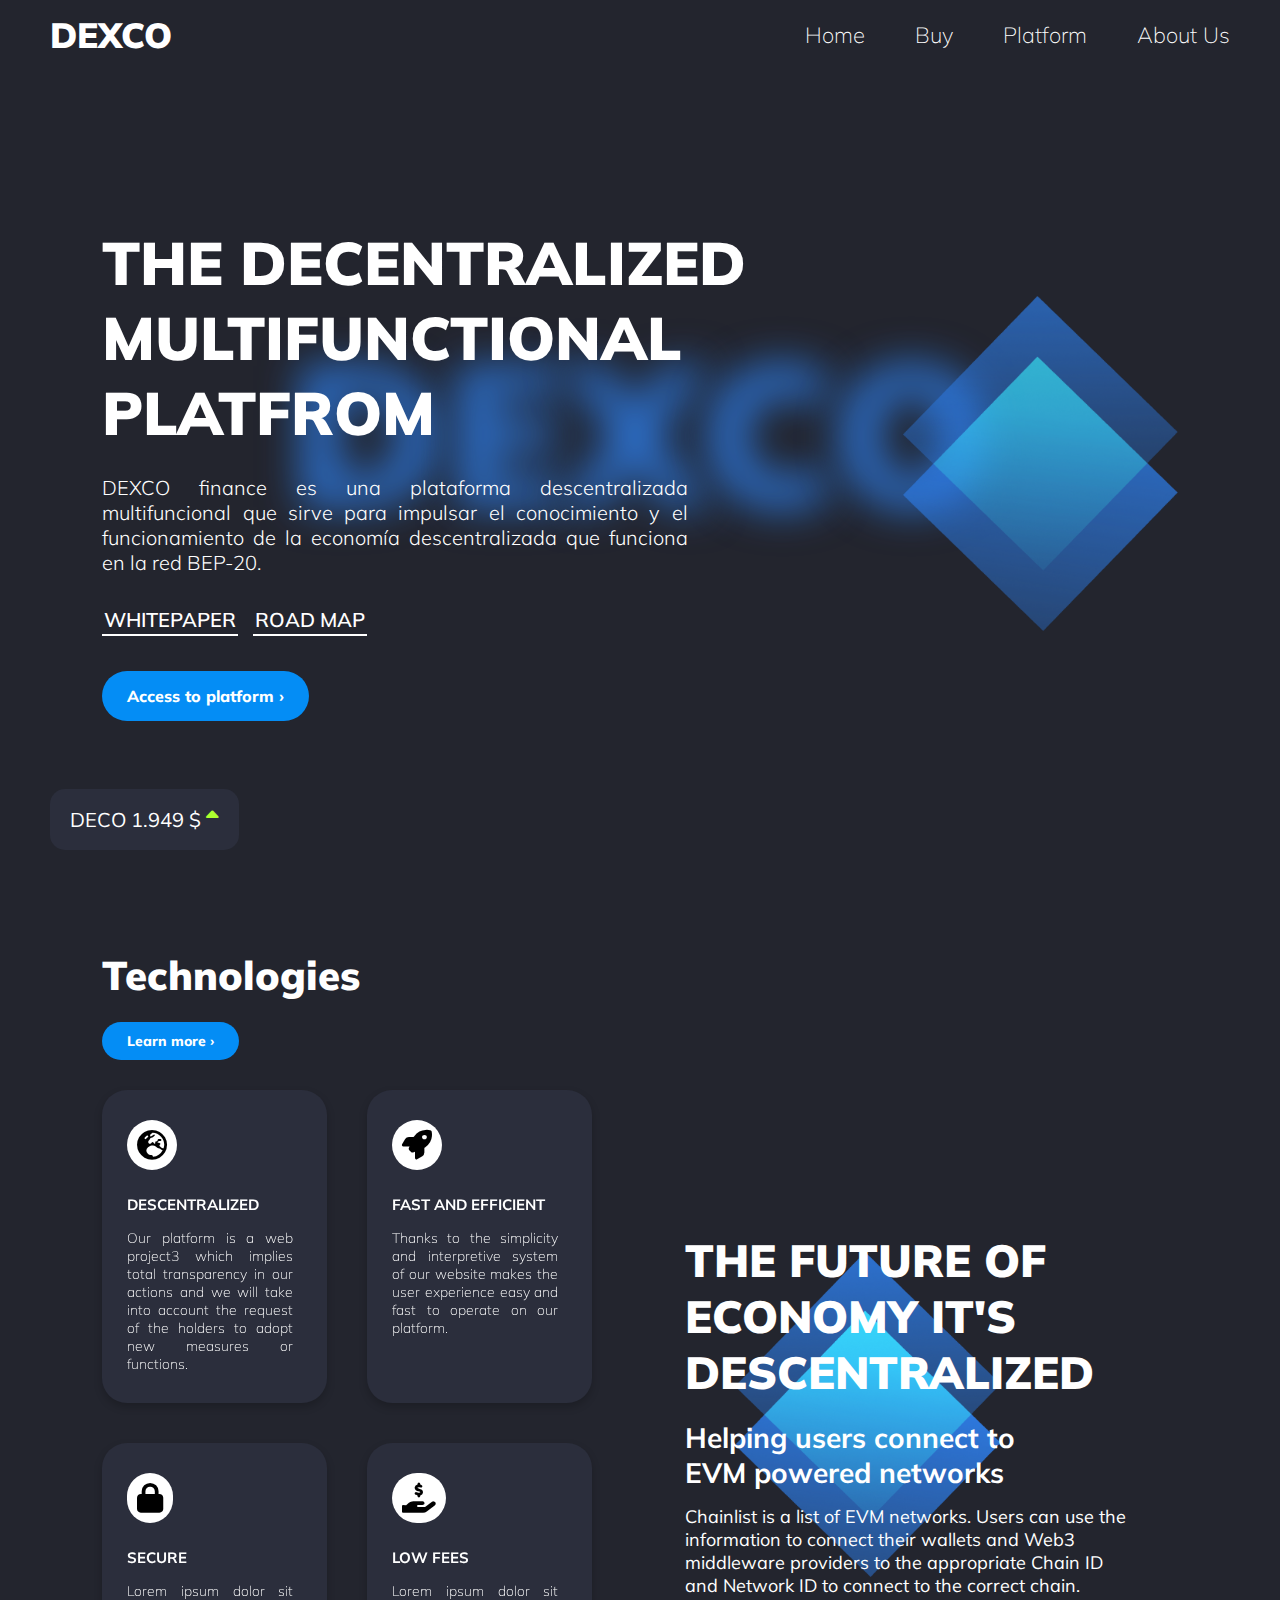
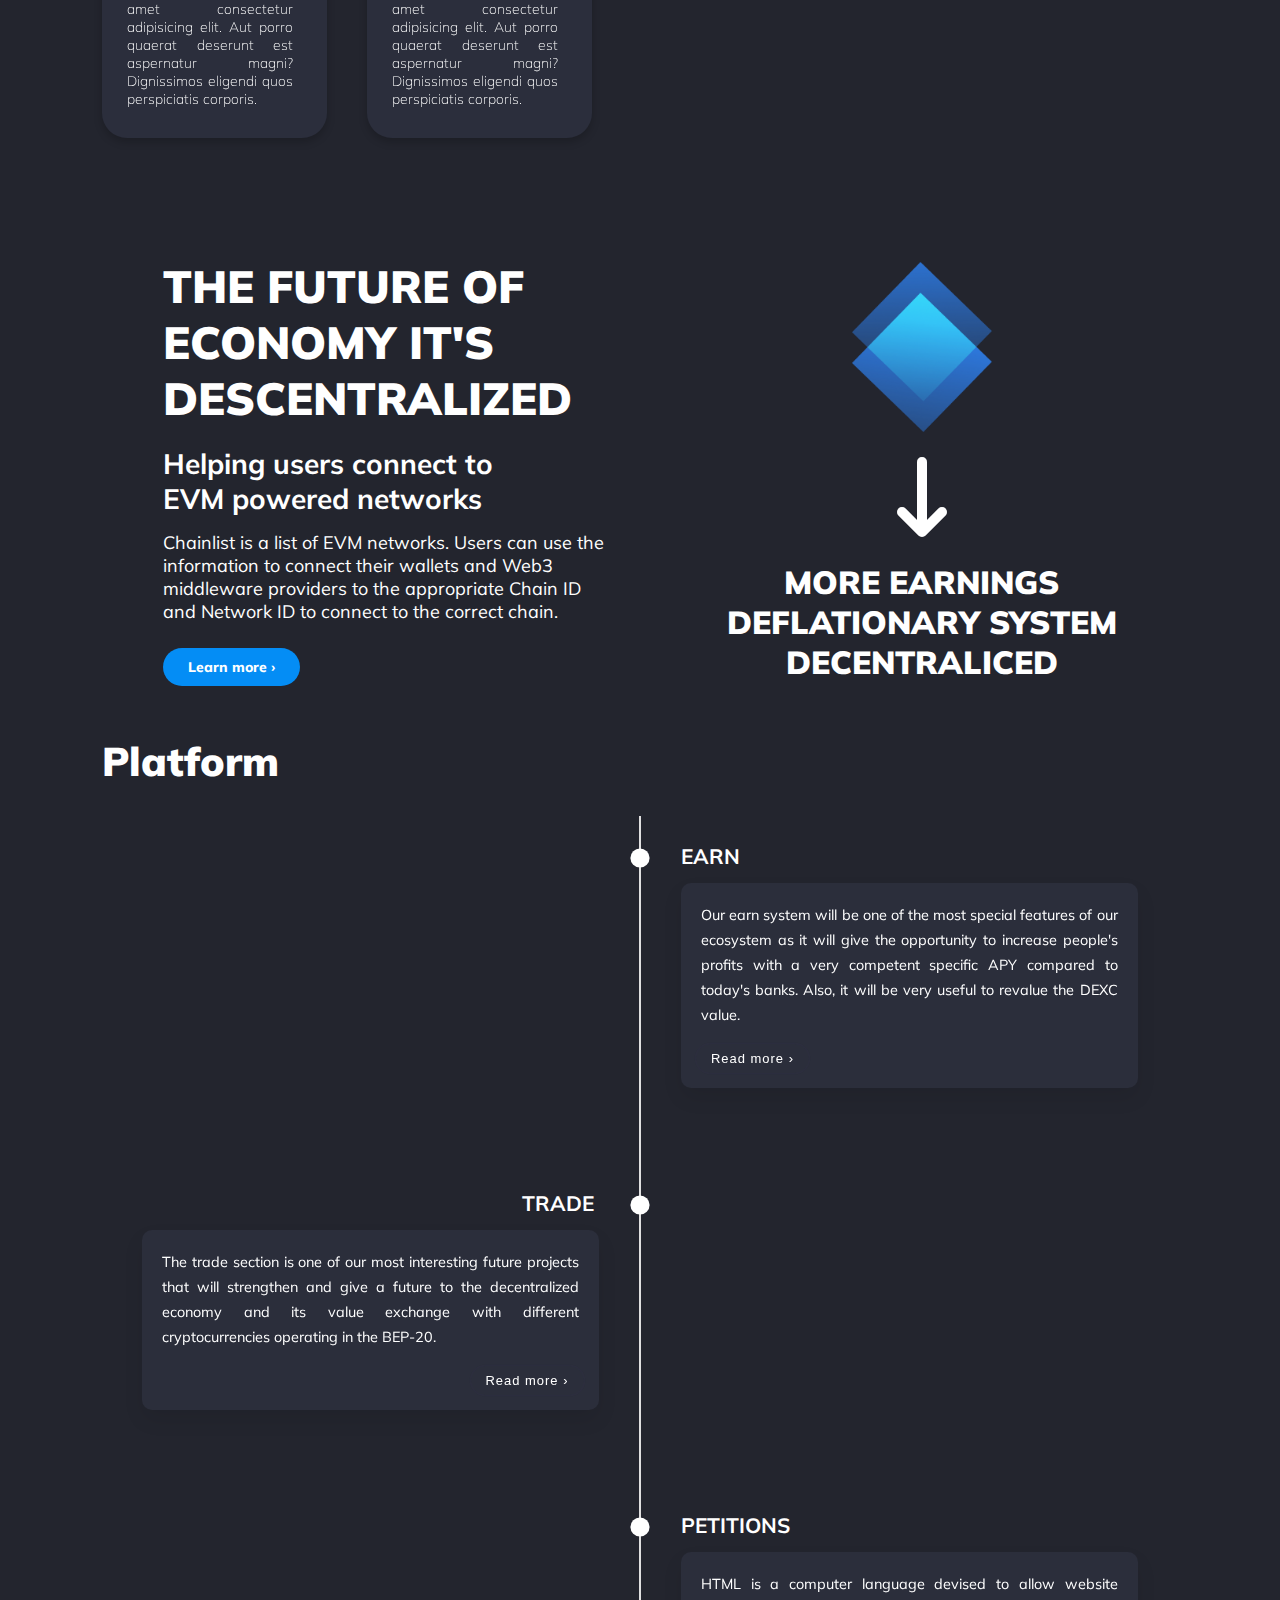
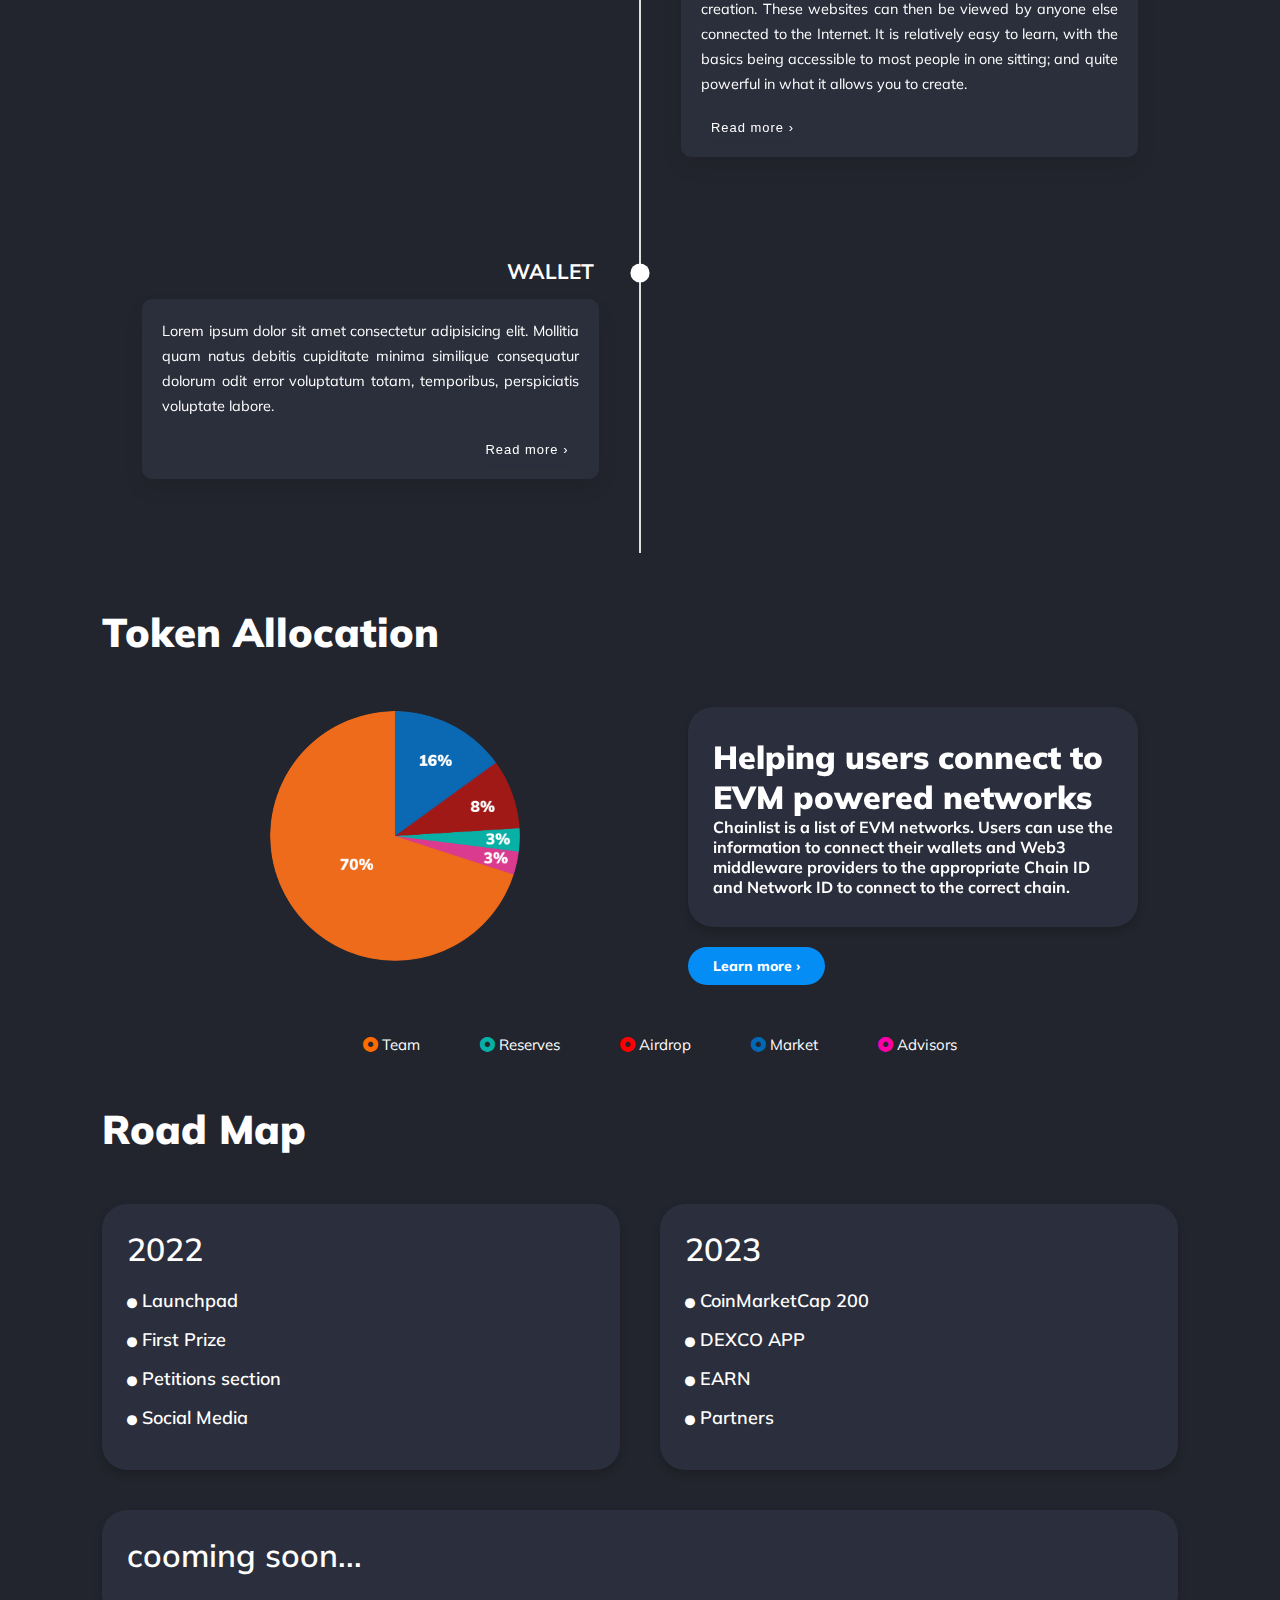
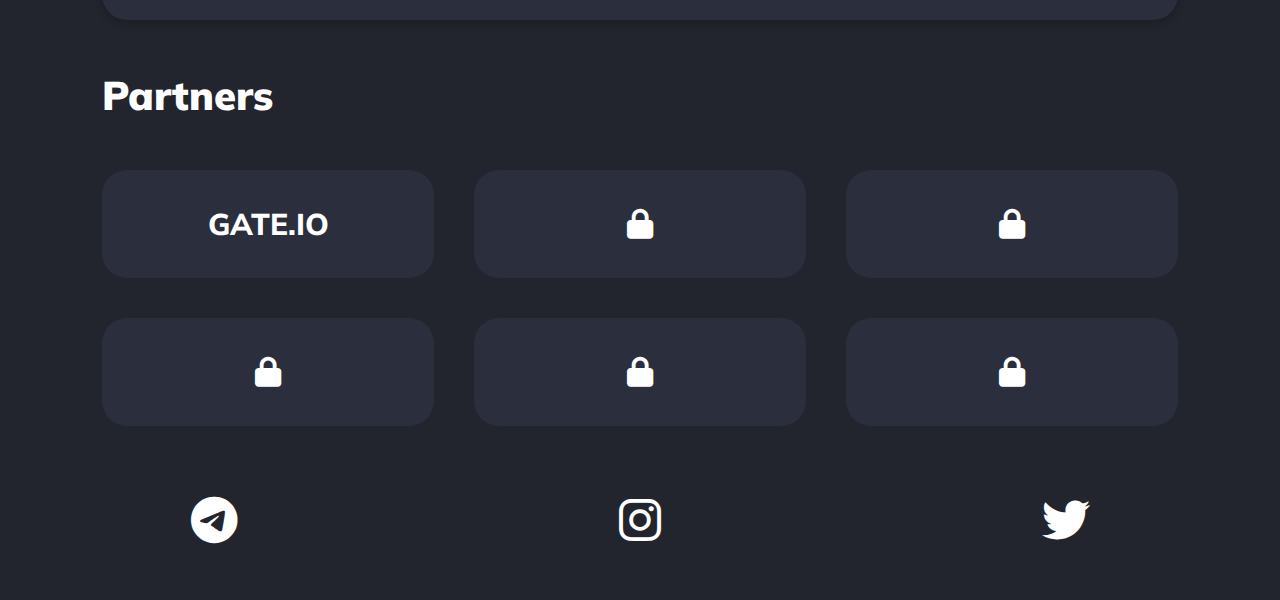
==== commit bec0c824: "Loteria" ====
--- a/index.html
+++ b/index.html
@@ -52,11 +52,14 @@
 
                     <div class="fast-buttons">
                         <div class="fast-btn">
-                            <a href="#" class="Whitepaper">WHITEPAPER</a>
+                            <a href="https://farrellmartin.gitbook.io/dexco-finance/" target="_blank" class="Whitepaper">WHITEPAPER</a>
                         </div>
                         <div class="fast-btn">
                             <a href="#road-map" class="Road Map">ROAD MAP</a>
                         </div>
+                    </div>
+                    <div class="platform-btn">
+                        <a href="/lottery_2.html">Access to platform ›</a>
                     </div>
                     
                 </div>
--- a/css/home.css
+++ b/css/home.css
@@ -90,7 +90,7 @@
     margin: 0;
     padding: 0;
     border-style: none;
-    background: rgba(40,36,44,1);
+    background: #23252E;
 
     z-index: 10;
 }
@@ -127,7 +127,7 @@
 
 .main-horizontal {
     position: absolute;
-    top: 30vh;
+    top: 25vh;
     display: flex;
     flex-direction: row;
     margin-left: 8%;
@@ -186,6 +186,24 @@
 
 .fast-btn:hover {
     opacity: 0.85;
+}
+
+.platform-btn{
+    margin-left: 0;
+    margin-right: auto;
+    margin-top: 50px;
+}
+
+.platform-btn a{
+    font-size: 1rem;
+    padding: 15px 25px;
+    border-radius: 62500rem;
+    transition: all 0.5s ease;
+    background: #048DF5;
+}
+.platform-btn a:hover{
+    background: #ffffff;
+    color: #000000;
 }
 
 .fast-info-box{
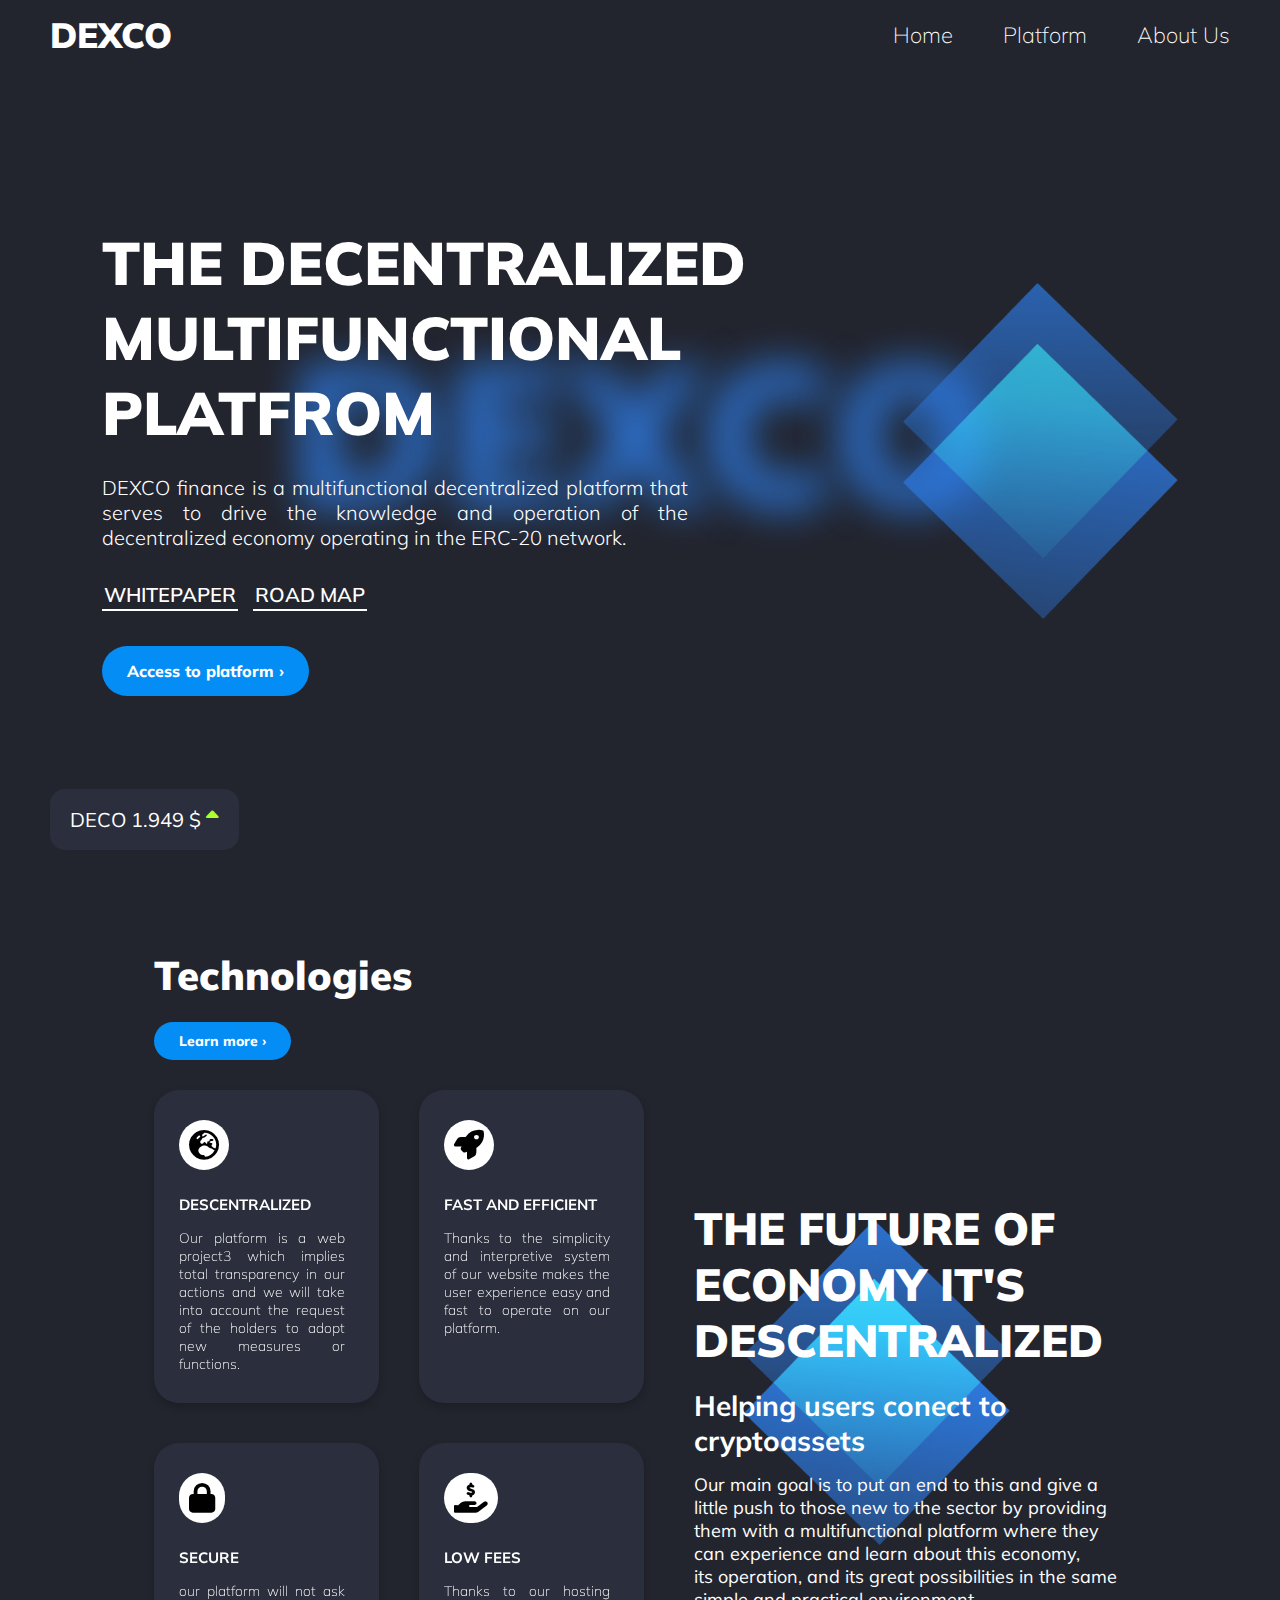
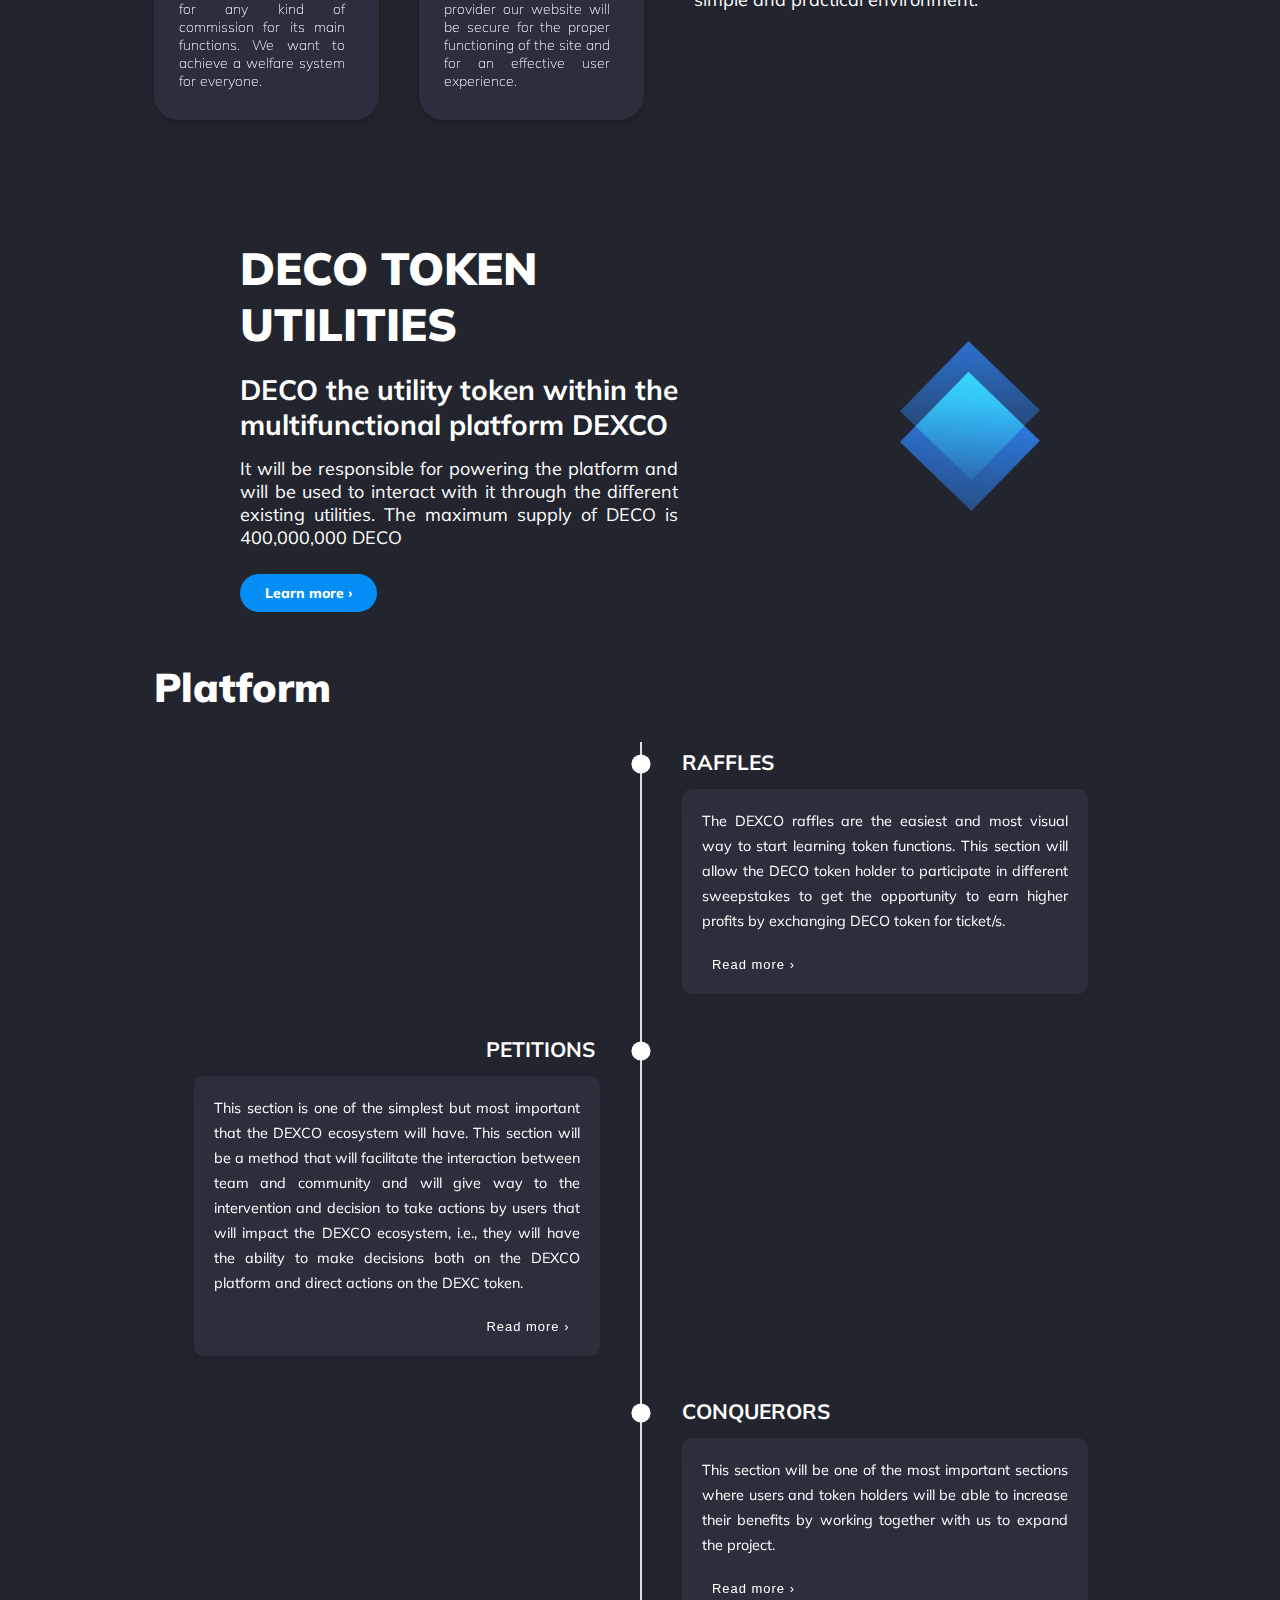
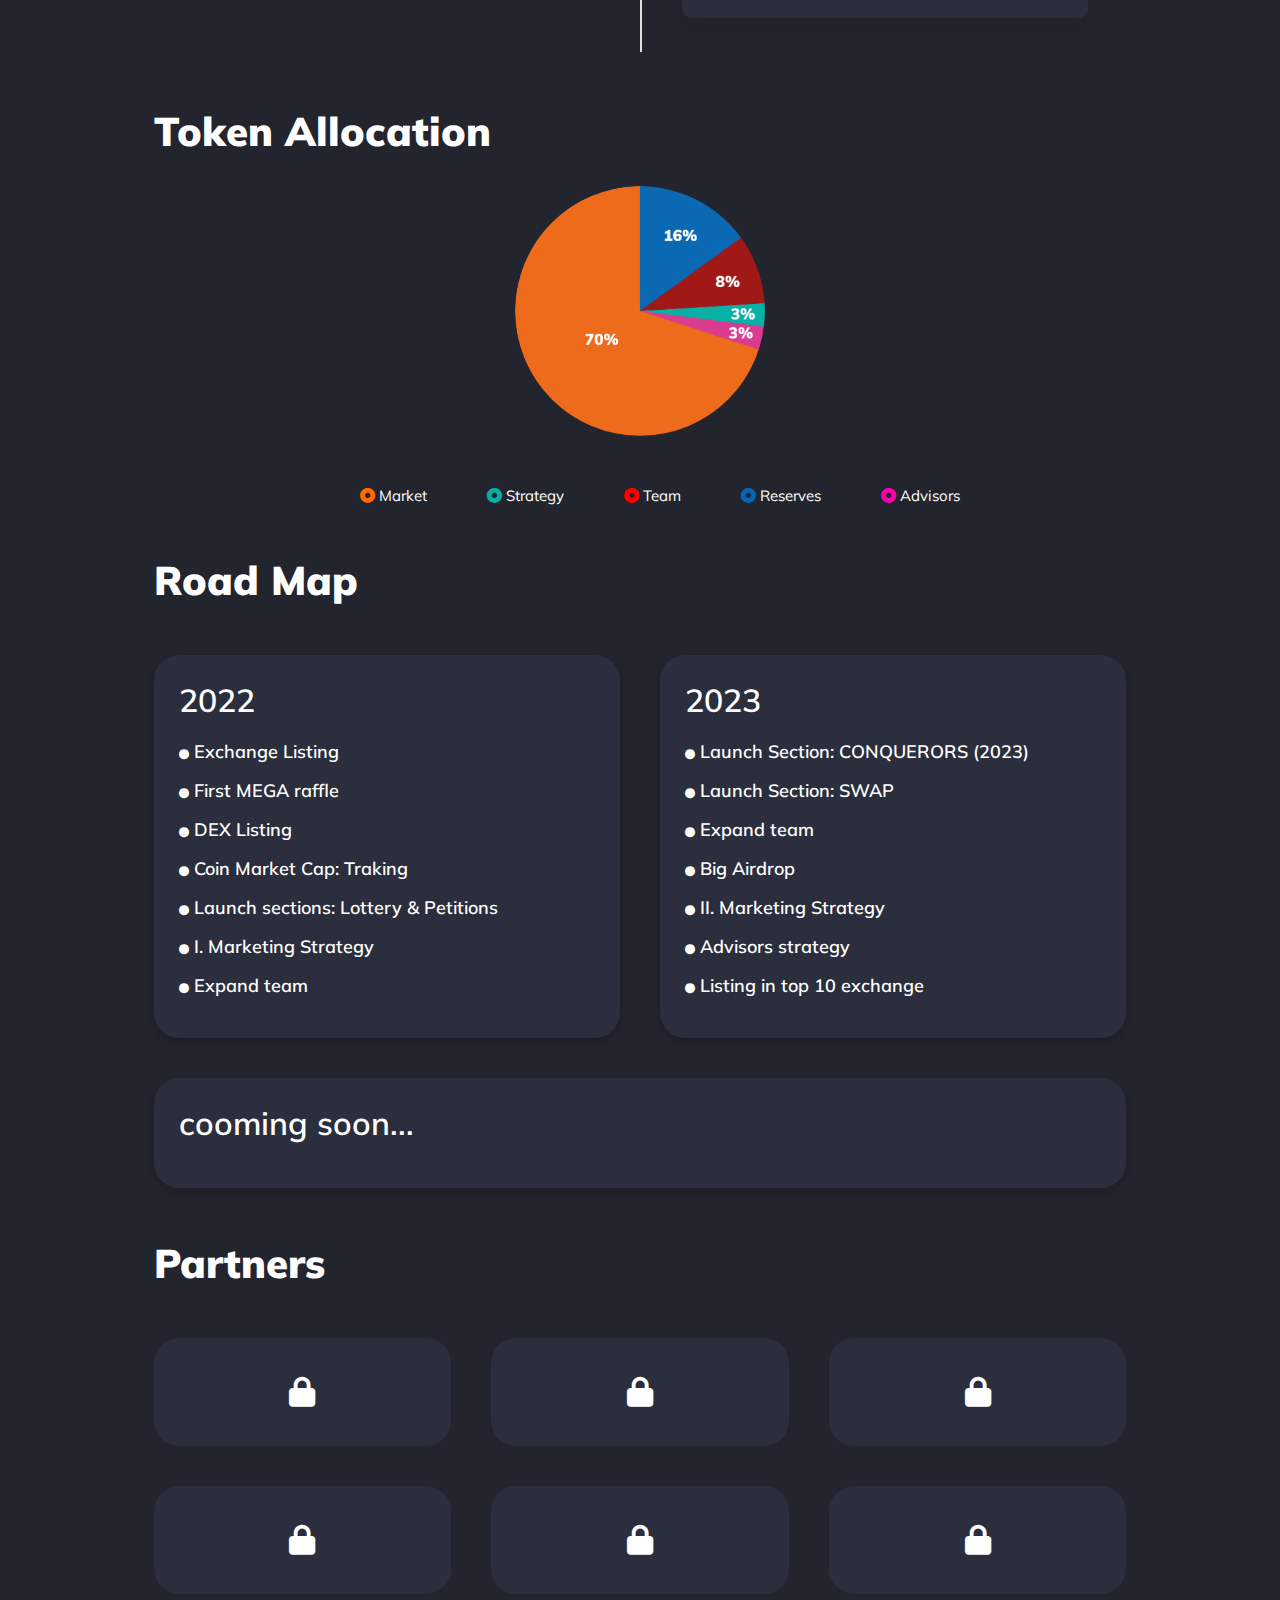
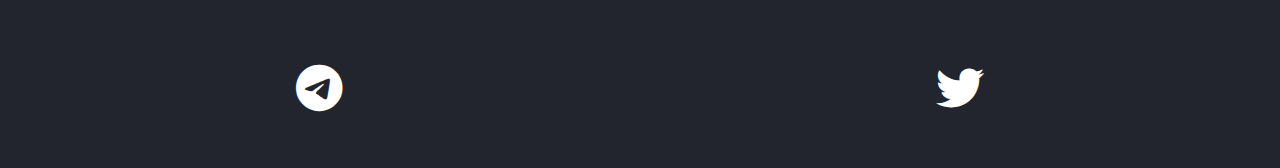
==== commit f9b82f43: "Home cosas" ====
--- a/index.html
+++ b/index.html
@@ -47,19 +47,19 @@
                         <div class="main-title">
                             <h1>THE DECENTRALIZED <br> MULTIFUNCTIONAL PLATFROM</h1>
                         </div>
-                        <p class="resume">DEXCO finance es una plataforma descentralizada multifuncional que sirve para impulsar el conocimiento y el funcionamiento de la economía descentralizada que funciona en la red BEP-20.</p>
+                        <p class="resume">DEXCO finance is a multifunctional decentralized platform that serves to drive the knowledge and operation of the decentralized economy operating in the ERC-20 network.</p>
                     </div>
 
                     <div class="fast-buttons">
                         <div class="fast-btn">
-                            <a href="https://farrellmartin.gitbook.io/dexco-finance/" target="_blank" class="Whitepaper">WHITEPAPER</a>
+                            <a href="resources/DEXCO_WP.pdf" target="_blank" class="Whitepaper">WHITEPAPER</a>
                         </div>
                         <div class="fast-btn">
                             <a href="#road-map" class="Road Map">ROAD MAP</a>
                         </div>
                     </div>
                     <div class="platform-btn">
-                        <a href="/lottery_2.html">Access to platform ›</a>
+                        <a href="/platform.html">Access to platform ›</a>
                     </div>
                     
                 </div>
@@ -80,7 +80,7 @@
         <!-- TECHNOLOGIES --> 
         <section class="tech">
 
-            <section class="tech-part marg">
+            <section class="tech-part marg_2">
                 <div class="tech-title">
                     <h1 class="subtit">Technologies</h1>
                     <a href="#">Learn more ›</a>
@@ -108,13 +108,13 @@
                             <div class="tech-card" data-tilt-max="0" data-tilt-scale="1.05" data-tilt>
                                 <i class="fas fa-lock"></i>
                                 <h2>SECURE</h2>
-                                <p>Lorem ipsum dolor sit amet consectetur adipisicing elit. Aut porro quaerat deserunt est aspernatur magni? Dignissimos eligendi quos perspiciatis corporis.</p>
+                                <p>our platform will not ask for any kind of commission for its main functions. We want to achieve a welfare system for everyone.</p>
                             </div>
 
                             <div class="tech-card" data-tilt-max="0" data-tilt-scale="1.05" data-tilt>
                                 <i class="fas fa-hand-holding-usd"></i>
                                 <h2>LOW FEES</h2>
-                                <p>Lorem ipsum dolor sit amet consectetur adipisicing elit. Aut porro quaerat deserunt est aspernatur magni? Dignissimos eligendi quos perspiciatis corporis.</p>
+                                <p>Thanks to our hosting provider our website will be secure for the proper functioning of the site and for an effective user experience.</p>
                             </div>
                         </div>
                     </div>
@@ -122,8 +122,9 @@
                     <div class="tech-decoration">
                         <div class="tech-decoration-text">
                             <h1>THE FUTURE OF <br> ECONOMY IT'S <br> DESCENTRALIZED</h1>
-                            <h2>Helping users connect to <br> EVM powered networks</h2>
-                            <h3>Chainlist is a list of EVM networks. Users can use the <br> information to connect their wallets and Web3 <br> middleware providers to the appropriate Chain ID <br> and Network ID to connect to the correct chain.</h3>
+                            <h2>Helping users conect to <br> cryptoassets</h2>
+                            <h3>Our main goal is to put an end to this and give a <br> little push to those new to the sector by providing <br> them with a multifunctional platform where they <br> can experience and learn about this economy, <br> its operation, and its great possibilities in the same <br> simple and practical environment.
+                            </h3>
                         </div>
                         <img src="img/brand-trans.png">
                     </div>
@@ -135,18 +136,17 @@
         <!-- BANNER --> 
 
 
-        <section class="banner-part marg">
+        <section class="banner-part marg_2">
             <div class="banner-text">
-                <h1>THE FUTURE OF <br> ECONOMY IT'S <br> DESCENTRALIZED</h1>
-                <h2>Helping users connect to <br> EVM powered networks</h2>
-                <h3>Chainlist is a list of EVM networks. Users can use the <br> information to connect their wallets and Web3 <br> middleware providers to the appropriate Chain ID <br> and Network ID to connect to the correct chain.</h3>     
+                <h1>DECO TOKEN <br> UTILITIES</h1>
+                <h2>DECO the utility token within the multifunctional platform DEXCO</h2>
+                <h3>It will be responsible for powering the platform and will be used to interact with it through the different existing utilities. The maximum supply of DECO is 400,000,000 DECO</h3>     
                 <a href="#">Learn more ›</a>
             </div>
 
             <div class="banner-decoration">
                 <img src="img/brand-trans.png" >
-                <i class="fa-solid fa-arrow-down-long"></i>
-                <h1>MORE EARNINGS <br> DEFLATIONARY SYSTEM <br> DECENTRALICED</h1>
+               
             </div>
 
         </section>
@@ -156,12 +156,12 @@
         <section class="vert-part">
 
             <!-- ABOUT TEXT --> 
-            <div class="about-text marg">
+            <div class="about-text marg_2">
                 <h1 class="subtit">Platform</h1>
             </div>
 
 
-            <div class="marg">
+            <div class="marg_2">
                 <iframe id="iframe-vert" class="vert" src="vertical.html" ></iframe>
             </div>
 
@@ -171,24 +171,17 @@
 
         <section class="partition-space">
 
-            <div class="marg">
+            <div class="marg_2">
                 <h1 class="subtit">Token Allocation</h1>
             </div>
-            <div class="partition-content marg">
+            <div class="partition-content marg_2">
                 <img src="img/partition-pie.png" class="pie" data-tilt-max="0" data-tilt-scale="1.05" data-tilt>
-                <div class="partition-info">
-                    <div class="partition-text-box" data-tilt-max="0" data-tilt-scale="1.05" data-tilt>
-                        <h1>Helping users connect to <br> EVM powered networks</h1>  
-                        <p>Chainlist is a list of EVM networks. Users can use the <br> information to connect their wallets and Web3 <br> middleware providers to the appropriate Chain ID <br> and Network ID to connect to the correct chain.</p>          
-                    </div>
-                    <a href="#">Learn more ›</a>
-                </div>
-            </div>
-            <div class="partition-legend marg">
-                <h1 class="partition-legend-team"><i class="fa-solid fa-circle-dot"></i> Team</h1>
-                <h1 class="partition-legend-reserves"><i class="fa-solid fa-circle-dot"></i> Reserves</h1>
-                <h1 class="partition-legend-airdrop"><i class="fa-solid fa-circle-dot"></i> Airdrop</h1>
-                <h1 class="partition-legend-market"><i class="fa-solid fa-circle-dot"></i> Market</h1>
+            </div>
+            <div class="partition-legend marg_2">
+                <h1 class="partition-legend-team"><i class="fa-solid fa-circle-dot"></i> Market</h1>
+                <h1 class="partition-legend-reserves"><i class="fa-solid fa-circle-dot"></i> Strategy</h1>
+                <h1 class="partition-legend-airdrop"><i class="fa-solid fa-circle-dot"></i> Team</h1>
+                <h1 class="partition-legend-market"><i class="fa-solid fa-circle-dot"></i> Reserves</h1>
                 <h1 class="partition-legend-advisors"><i class="fa-solid fa-circle-dot"></i> Advisors</h1>
             </div>
         </section>
@@ -197,24 +190,31 @@
         <!-- ROAD MAP -->
 
        <section class="roadmap-space" id="road-map">
-            <div class="marg">
+            <div class="marg_2">
                 <h1 class="subtit">Road Map</h1>
             </div>
-            <div class="roadmap-cards marg">
+            <div class="roadmap-cards marg_2">
                 <div class="roadmap-cards-horizontal">
                     <div class="roadmap-card">
                         <h1>2022</h1>
-                        <h2><i class="fa-solid fa-circle"></i> Launchpad</h2>
-                        <h2><i class="fa-solid fa-circle"></i> First Prize</h2>
-                        <h2><i class="fa-solid fa-circle"></i> Petitions section</h2>
-                        <h2><i class="fa-solid fa-circle"></i> Social Media</h2>
+                        <h2><i class="fa-solid fa-circle"></i> Exchange Listing</h2>
+                        <h2><i class="fa-solid fa-circle"></i> First MEGA raffle</h2>
+                        <h2><i class="fa-solid fa-circle"></i> DEX Listing</h2>
+                        <h2><i class="fa-solid fa-circle"></i> Coin Market Cap: Traking</h2>
+                        <h2><i class="fa-solid fa-circle"></i> Launch sections: Lottery & Petitions</h2>
+                        <h2><i class="fa-solid fa-circle"></i> I. Marketing Strategy</h2>
+                        <h2><i class="fa-solid fa-circle"></i> Expand team</h2>
                     </div>
                     <div class="roadmap-card">
                         <h1>2023</h1>
-                        <h2><i class="fa-solid fa-circle"></i> CoinMarketCap 200</h2>
-                        <h2><i class="fa-solid fa-circle"></i> DEXCO APP</h2>
-                        <h2><i class="fa-solid fa-circle"></i> EARN</h2>
-                        <h2><i class="fa-solid fa-circle"></i> Partners</h2>
+                        <h2><i class="fa-solid fa-circle"></i> Launch Section: CONQUERORS (2023)</h2>
+                        <h2><i class="fa-solid fa-circle"></i> Launch Section: SWAP</h2>
+                        <h2><i class="fa-solid fa-circle"></i> Expand team</h2>
+                        <h2><i class="fa-solid fa-circle"></i> Big Airdrop</h2>
+                        <h2><i class="fa-solid fa-circle"></i> II. Marketing Strategy</h2>
+                        <h2><i class="fa-solid fa-circle"></i> Advisors strategy</h2>
+                        <h2><i class="fa-solid fa-circle"></i> Listing in top 10 exchange</h2>
+
                     </div>
                 </div>
                 <div class="roadmap-card">
@@ -227,13 +227,13 @@
        <!-- PARTNERS -->
 
        <section class="partners-space">
-        <div class="marg">
+        <div class="marg_2">
             <h1 class="subtit">Partners</h1>
         </div>
-        <div class="partners-cards marg">
+        <div class="partners-cards marg_2">
             <div class="partners-cards-horizontal">
                 <div class="partners-card">
-                    <h1>GATE.IO</h1>
+                    <h1><i class="fa-solid fa-lock"></i></h1>
                 </div>
                 <div class="partners-card">
                     <h1><i class="fa-solid fa-lock"></i></h1>
--- a/css/home.css
+++ b/css/home.css
@@ -50,6 +50,10 @@
 .marg{
     margin-left: 8%;
     margin-right: 8%;
+}
+.marg_2{
+    margin-left: 12%;
+    margin-right: 12%;
 }
 .white-part {
     background: white;
@@ -347,6 +351,7 @@
     display: flex;
     flex-direction: column;
     margin: auto;
+    width: 50%;
 }
 .banner-text h1{
     font-size: 2.8125rem;
@@ -358,12 +363,13 @@
     font-size: 1.75rem;
     padding-bottom: 0.9375rem;
     font-weight: 700;
-    white-space: nowrap;
 }
 .banner-text h3{
-    font-size: 1.125rem;
+    font-size: 18px;
     font-weight: 400;
-    white-space: nowrap;
+    /*white-space: nowrap;*/
+    text-align: justify;
+    width: 90%;
 }
 .banner-text a {
     font-size: 0.875rem;
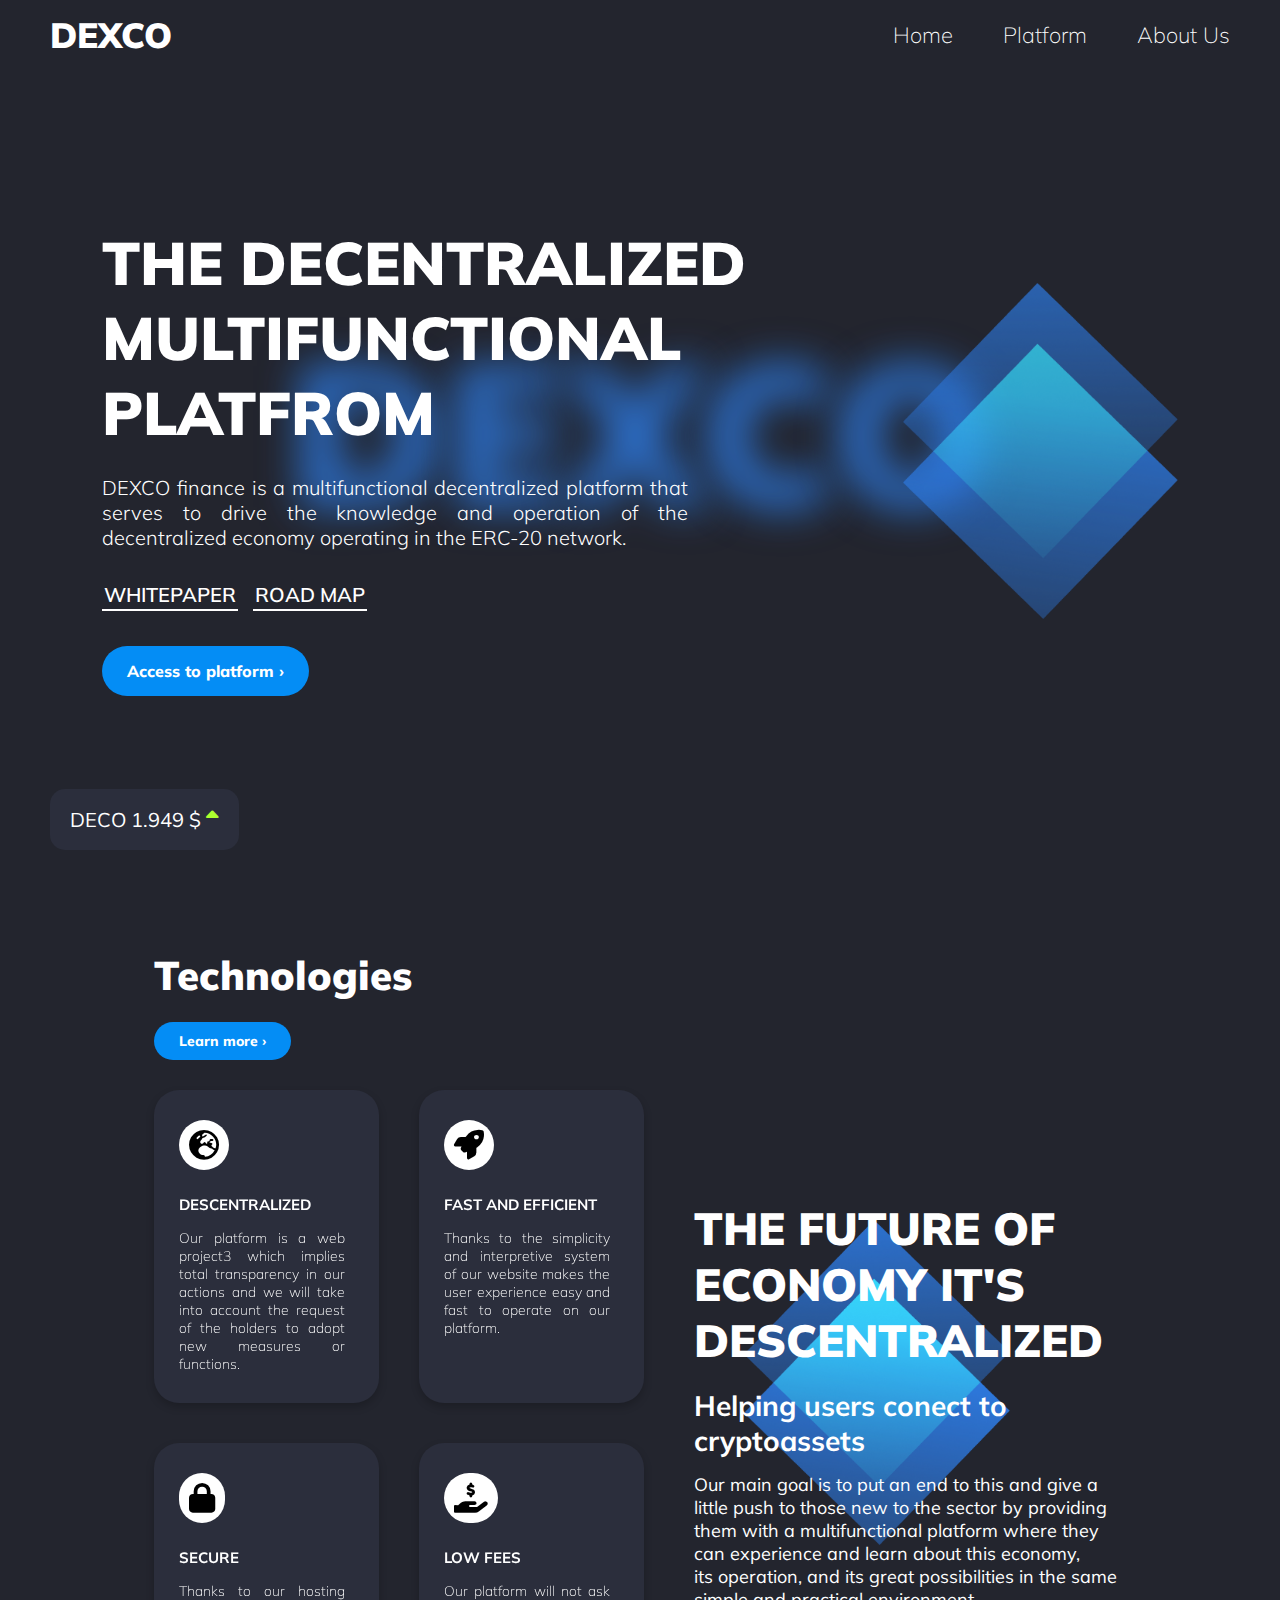
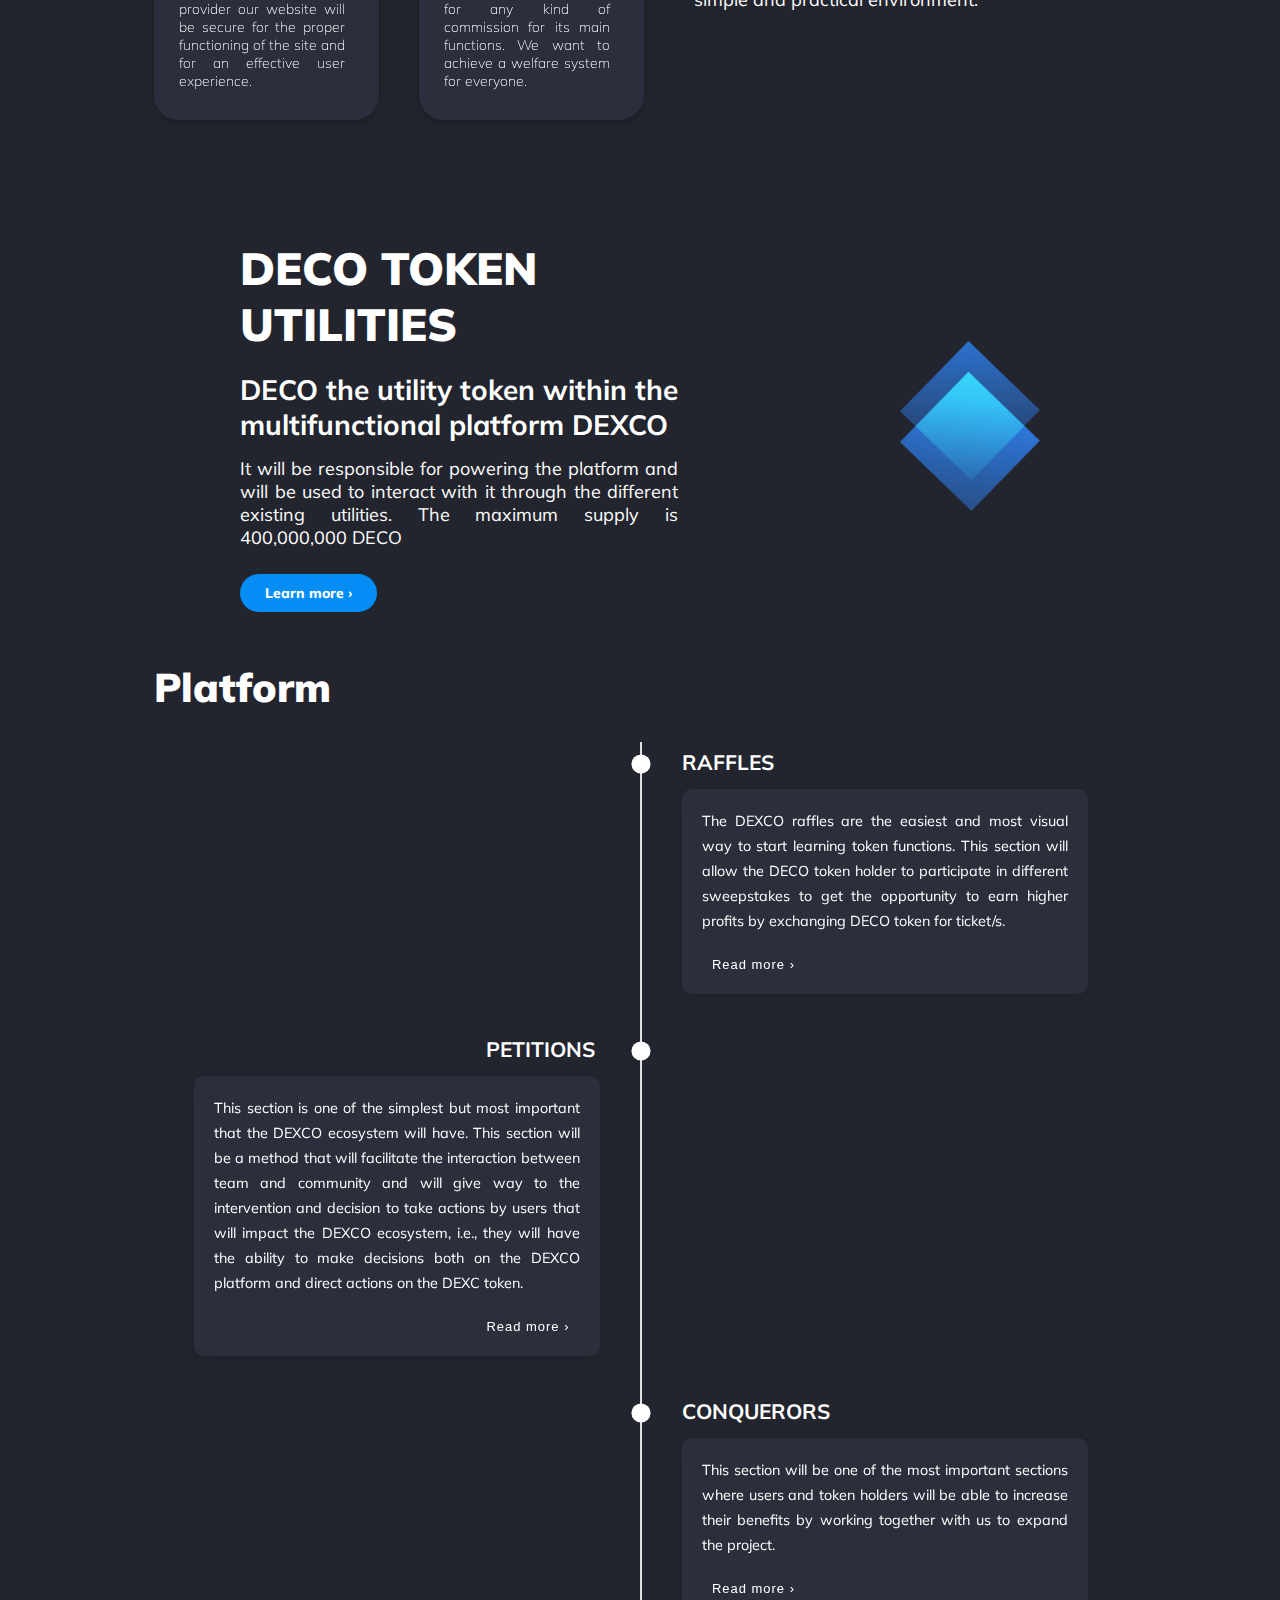
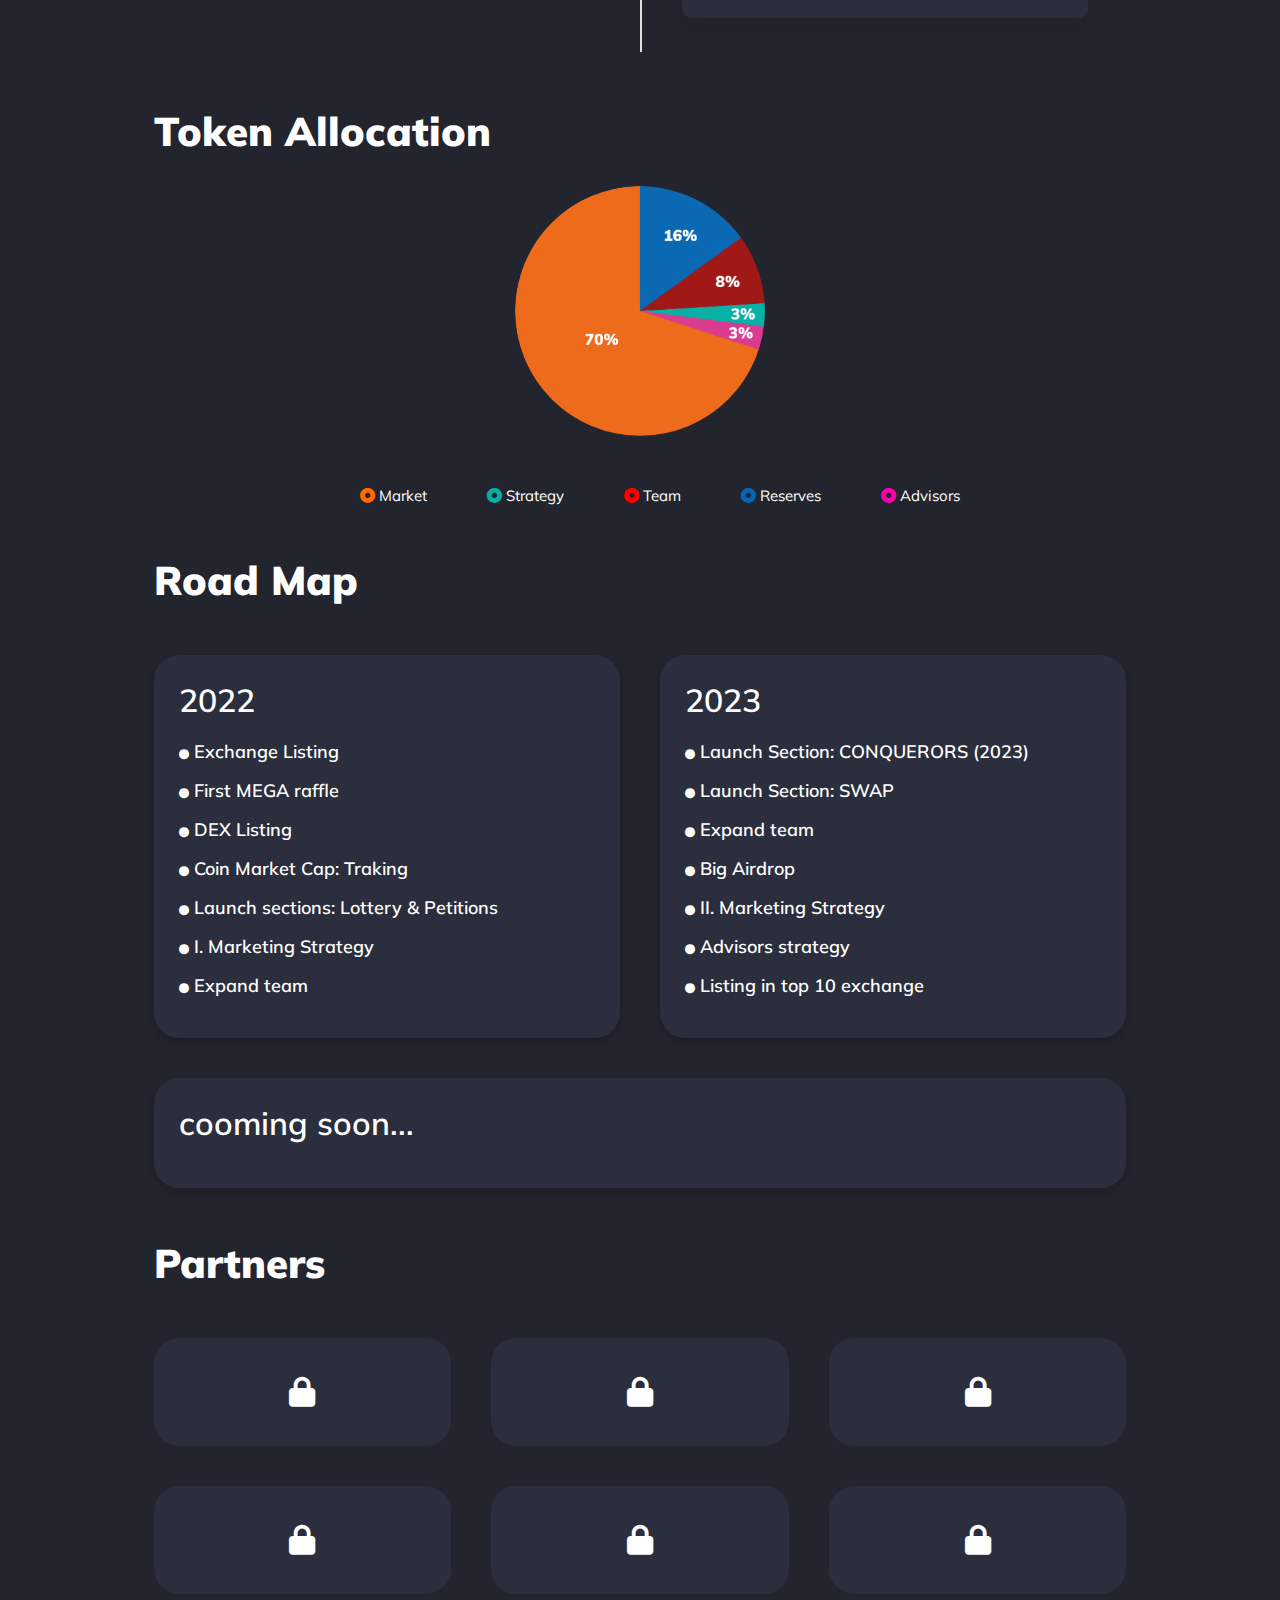
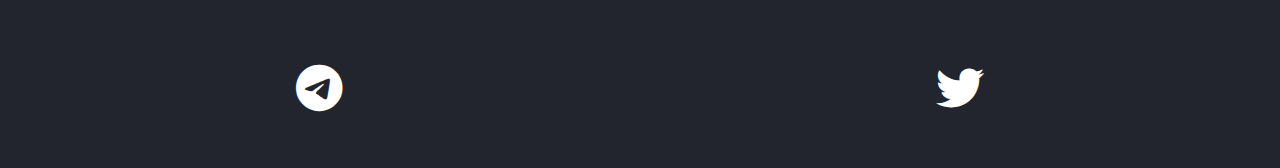
==== commit 66cbd18d: "Reyoque" ====
--- a/index.html
+++ b/index.html
@@ -59,7 +59,7 @@
                         </div>
                     </div>
                     <div class="platform-btn">
-                        <a href="/platform.html">Access to platform ›</a>
+                        <a href="./platform.html">Access to platform ›</a>
                     </div>
                     
                 </div>
@@ -83,7 +83,7 @@
             <section class="tech-part marg_2">
                 <div class="tech-title">
                     <h1 class="subtit">Technologies</h1>
-                    <a href="#">Learn more ›</a>
+                    <a href="resources/DEXCO_WP.pdf">Learn more ›</a>
                 </div>
 
                 <div class="tech-horizontal">
@@ -108,13 +108,13 @@
                             <div class="tech-card" data-tilt-max="0" data-tilt-scale="1.05" data-tilt>
                                 <i class="fas fa-lock"></i>
                                 <h2>SECURE</h2>
-                                <p>our platform will not ask for any kind of commission for its main functions. We want to achieve a welfare system for everyone.</p>
+                                <p>Thanks to our hosting provider our website will be secure for the proper functioning of the site and for an effective user experience.</p>
                             </div>
 
                             <div class="tech-card" data-tilt-max="0" data-tilt-scale="1.05" data-tilt>
                                 <i class="fas fa-hand-holding-usd"></i>
                                 <h2>LOW FEES</h2>
-                                <p>Thanks to our hosting provider our website will be secure for the proper functioning of the site and for an effective user experience.</p>
+                                <p>Our platform will not ask for any kind of commission for its main functions. We want to achieve a welfare system for everyone.</p>
                             </div>
                         </div>
                     </div>
@@ -140,8 +140,8 @@
             <div class="banner-text">
                 <h1>DECO TOKEN <br> UTILITIES</h1>
                 <h2>DECO the utility token within the multifunctional platform DEXCO</h2>
-                <h3>It will be responsible for powering the platform and will be used to interact with it through the different existing utilities. The maximum supply of DECO is 400,000,000 DECO</h3>     
-                <a href="#">Learn more ›</a>
+                <h3>It will be responsible for powering the platform and will be used to interact with it through the different existing utilities. The maximum supply is 400,000,000 DECO</h3>     
+                <a href="resources/DEXCO_WP.pdf">Learn more ›</a>
             </div>
 
             <div class="banner-decoration">
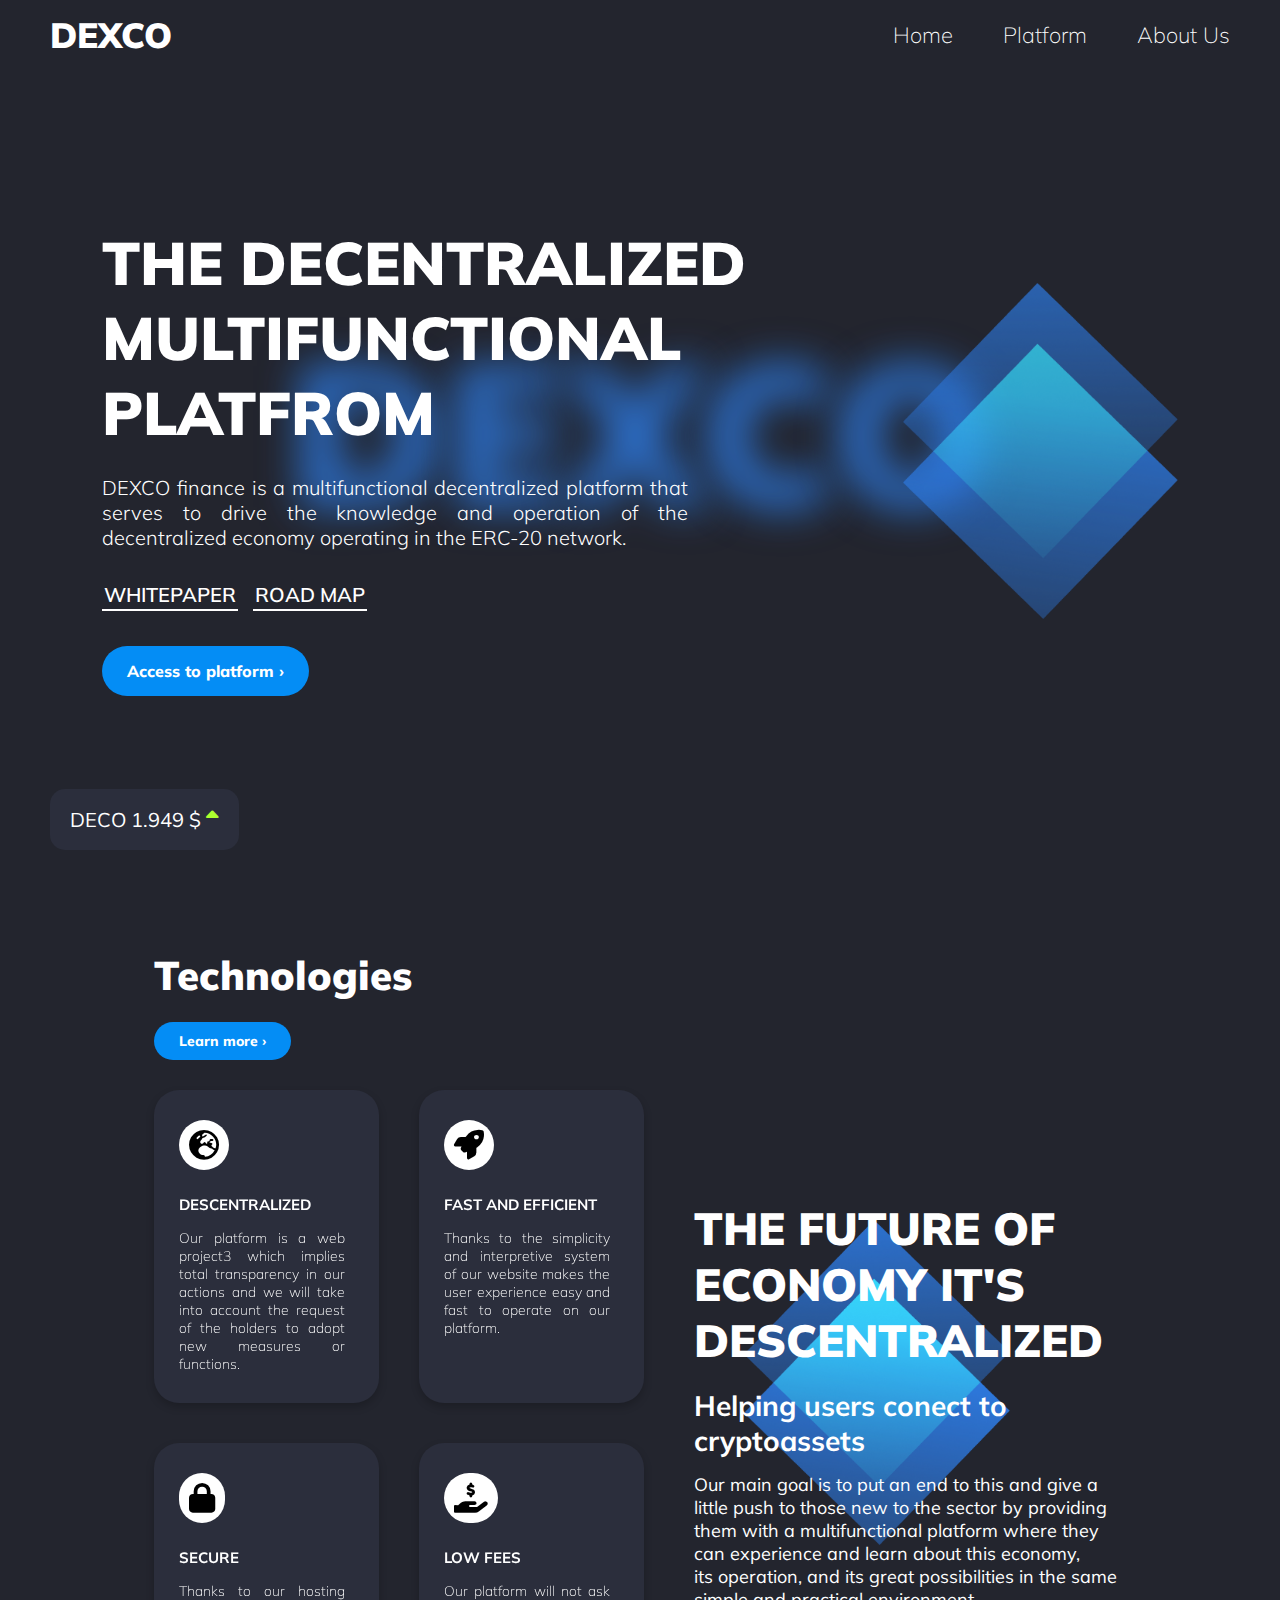
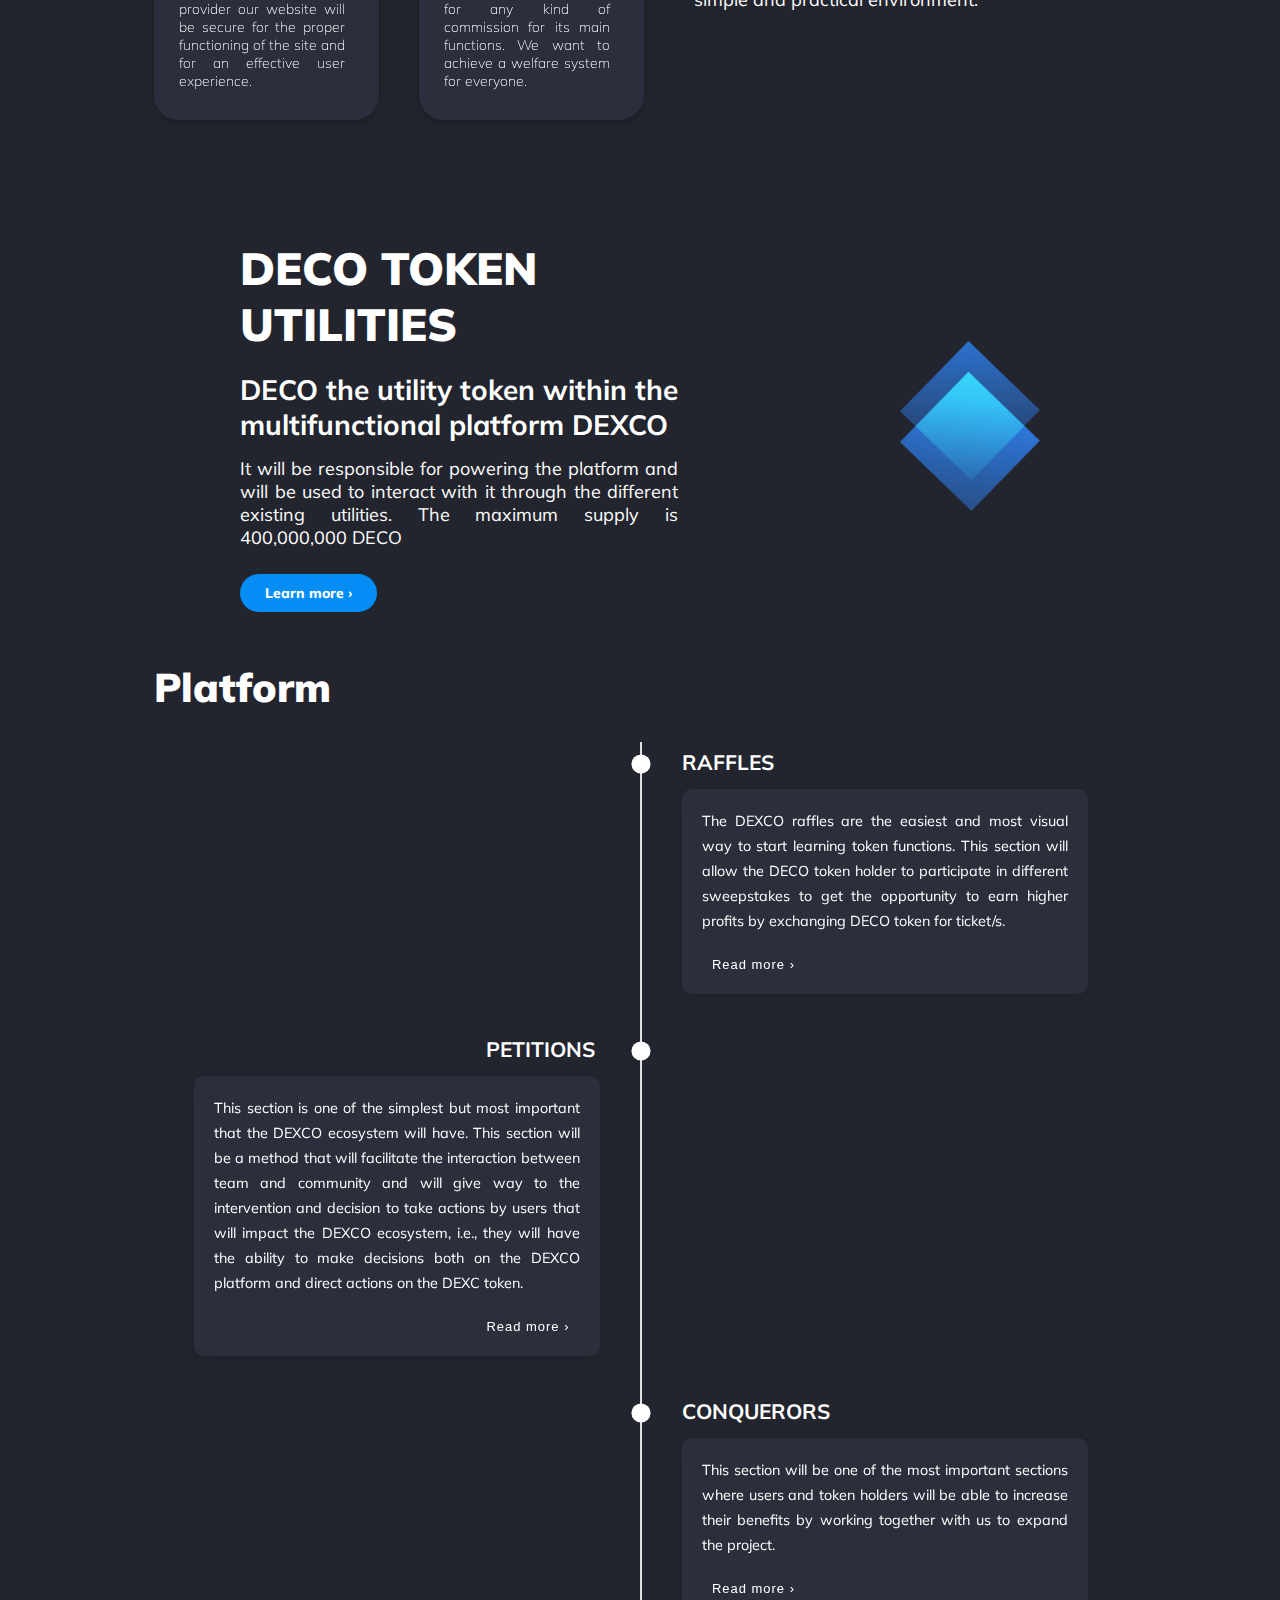
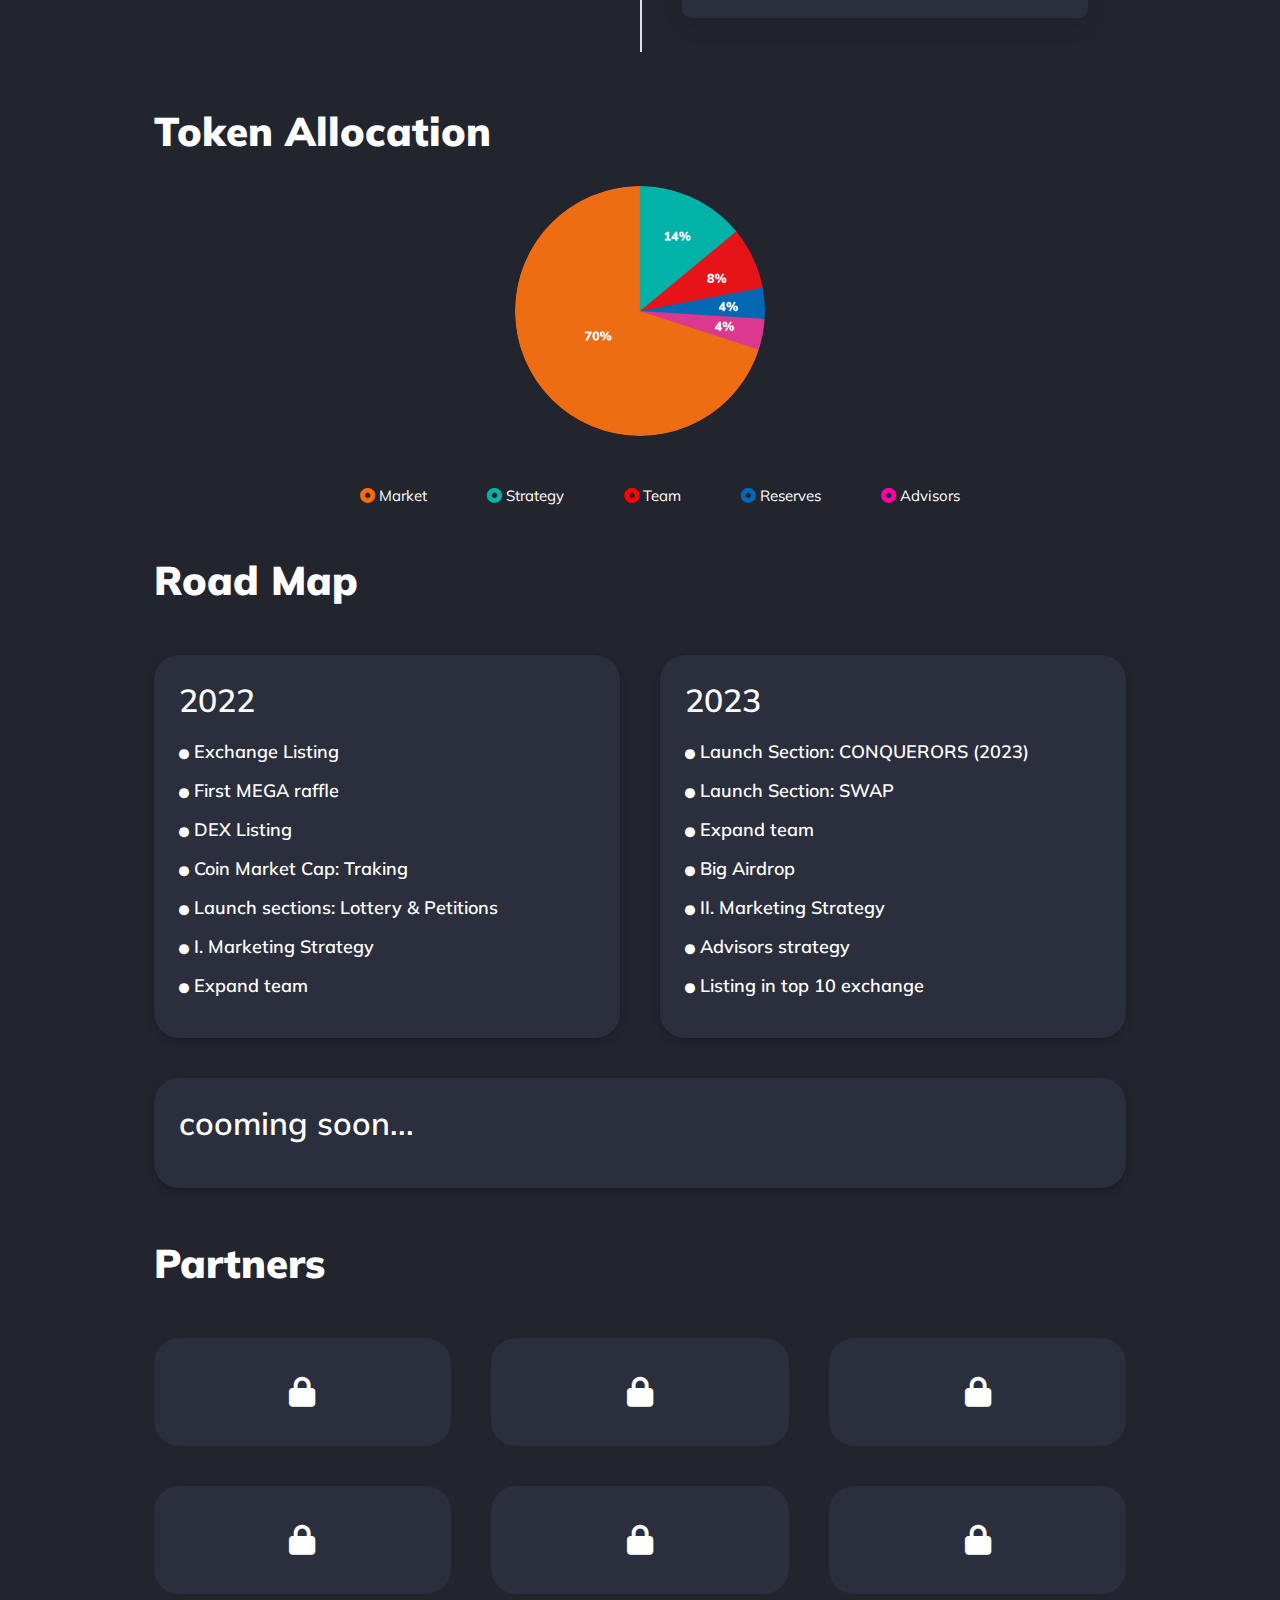
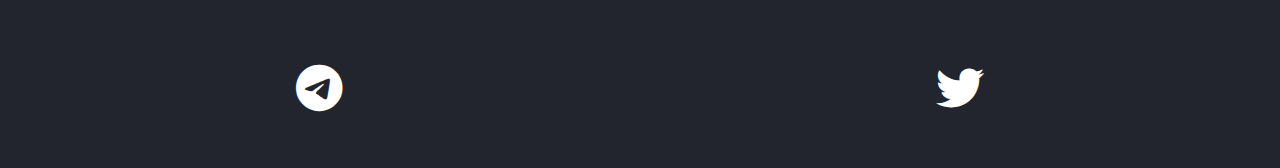
==== commit 63258dea: "Movil" ====
--- a/index.html
+++ b/index.html
@@ -178,11 +178,15 @@
                 <img src="img/partition-pie.png" class="pie" data-tilt-max="0" data-tilt-scale="1.05" data-tilt>
             </div>
             <div class="partition-legend marg_2">
-                <h1 class="partition-legend-team"><i class="fa-solid fa-circle-dot"></i> Market</h1>
-                <h1 class="partition-legend-reserves"><i class="fa-solid fa-circle-dot"></i> Strategy</h1>
-                <h1 class="partition-legend-airdrop"><i class="fa-solid fa-circle-dot"></i> Team</h1>
-                <h1 class="partition-legend-market"><i class="fa-solid fa-circle-dot"></i> Reserves</h1>
-                <h1 class="partition-legend-advisors"><i class="fa-solid fa-circle-dot"></i> Advisors</h1>
+                <div class="partition-legend-sub">
+                    <h1 class="partition-legend-team"><i class="fa-solid fa-circle-dot"></i> Market</h1>
+                    <h1 class="partition-legend-reserves"><i class="fa-solid fa-circle-dot"></i> Strategy</h1>
+                    <h1 class="partition-legend-airdrop"><i class="fa-solid fa-circle-dot"></i> Team</h1>
+                </div>
+                <div class="partition-legend-sub">
+                    <h1 class="partition-legend-market"><i class="fa-solid fa-circle-dot"></i> Reserves</h1>
+                    <h1 class="partition-legend-advisors"><i class="fa-solid fa-circle-dot"></i> Advisors</h1>
+                </div>
             </div>
         </section>
         
--- a/css/home.css
+++ b/css/home.css
@@ -430,41 +430,18 @@
     margin: auto;
     clip-path: circle(7.8125rem at center);
 }
-
-.partition-info {
-    display: flex;
-    flex-direction: column;
-}
-
-.partition-text-box {
-    display: flex;
-    flex-direction: column;
-    justify-content: left;
-    background: #2b2e3c;
-    box-shadow: 0 0.25rem 0.5rem 0 rgba(0, 0, 0, 0.2), 0 0.375rem 1.25rem 0 rgba(0, 0, 0, 0);
-    padding: 1.875rem 1.5625rem;
-    margin: 1.25rem 2.5rem 1.25rem 0rem;
-    border-radius: 1.5625rem;
-}
-.partition-info a {
-    font-size: 0.875rem;
-    padding: 0.625rem 1.5625rem;
-    border-radius: 62500rem;
-    transition: all 0.5s ease;
-    background: #048DF5;
-    margin-right: auto;
-}
-.partition-info a:hover{
-    background: #ffffff;
-    color: #000000;
-}
 .partition-legend{
     display: flex;
     flex-direction: row;
     margin: auto;
     justify-content: center;
 }
-.partition-legend h1{
+.partition-legend-sub{
+    display: flex;
+    flex-direction: row;
+}
+
+.partition-legend-sub h1{
     margin: 50px 10px 0 50px;
     font-size: 15px;
     font-weight: 400;
@@ -567,6 +544,11 @@
 
 
 @media (max-width: 950px) {
+
+    .marg_2{
+        margin-left: 8%;
+        margin-right: 8%;
+    }
 
     .main-horizontal {
         position: relative;
@@ -621,6 +603,38 @@
     .tech-decoration {
         display: none;
     }
+
+    /* BANNER */
+    .banner-decoration {
+        display: none;
+    }
+    .banner-text {
+        width: 90%;
+    }
+
+    /* PARTITION */
+
+    .partition-legend{
+        flex-direction: column;
+        align-items: center;
+        margin: auto;
+    }
+    .partition-legend-sub h1{
+        margin: 25px 10px 0 20px;
+    }
+
+    /* ROAD MAP */
+
+    .roadmap-cards-horizontal {
+        flex-direction: column;
+    }
+    .roadmap-card {
+        margin-bottom: 0rem;
+    }
+    .roadmap-card + .roadmap-card {
+        margin-left: auto;
+    }
+
 }
 
 @media (max-width: 620px) {
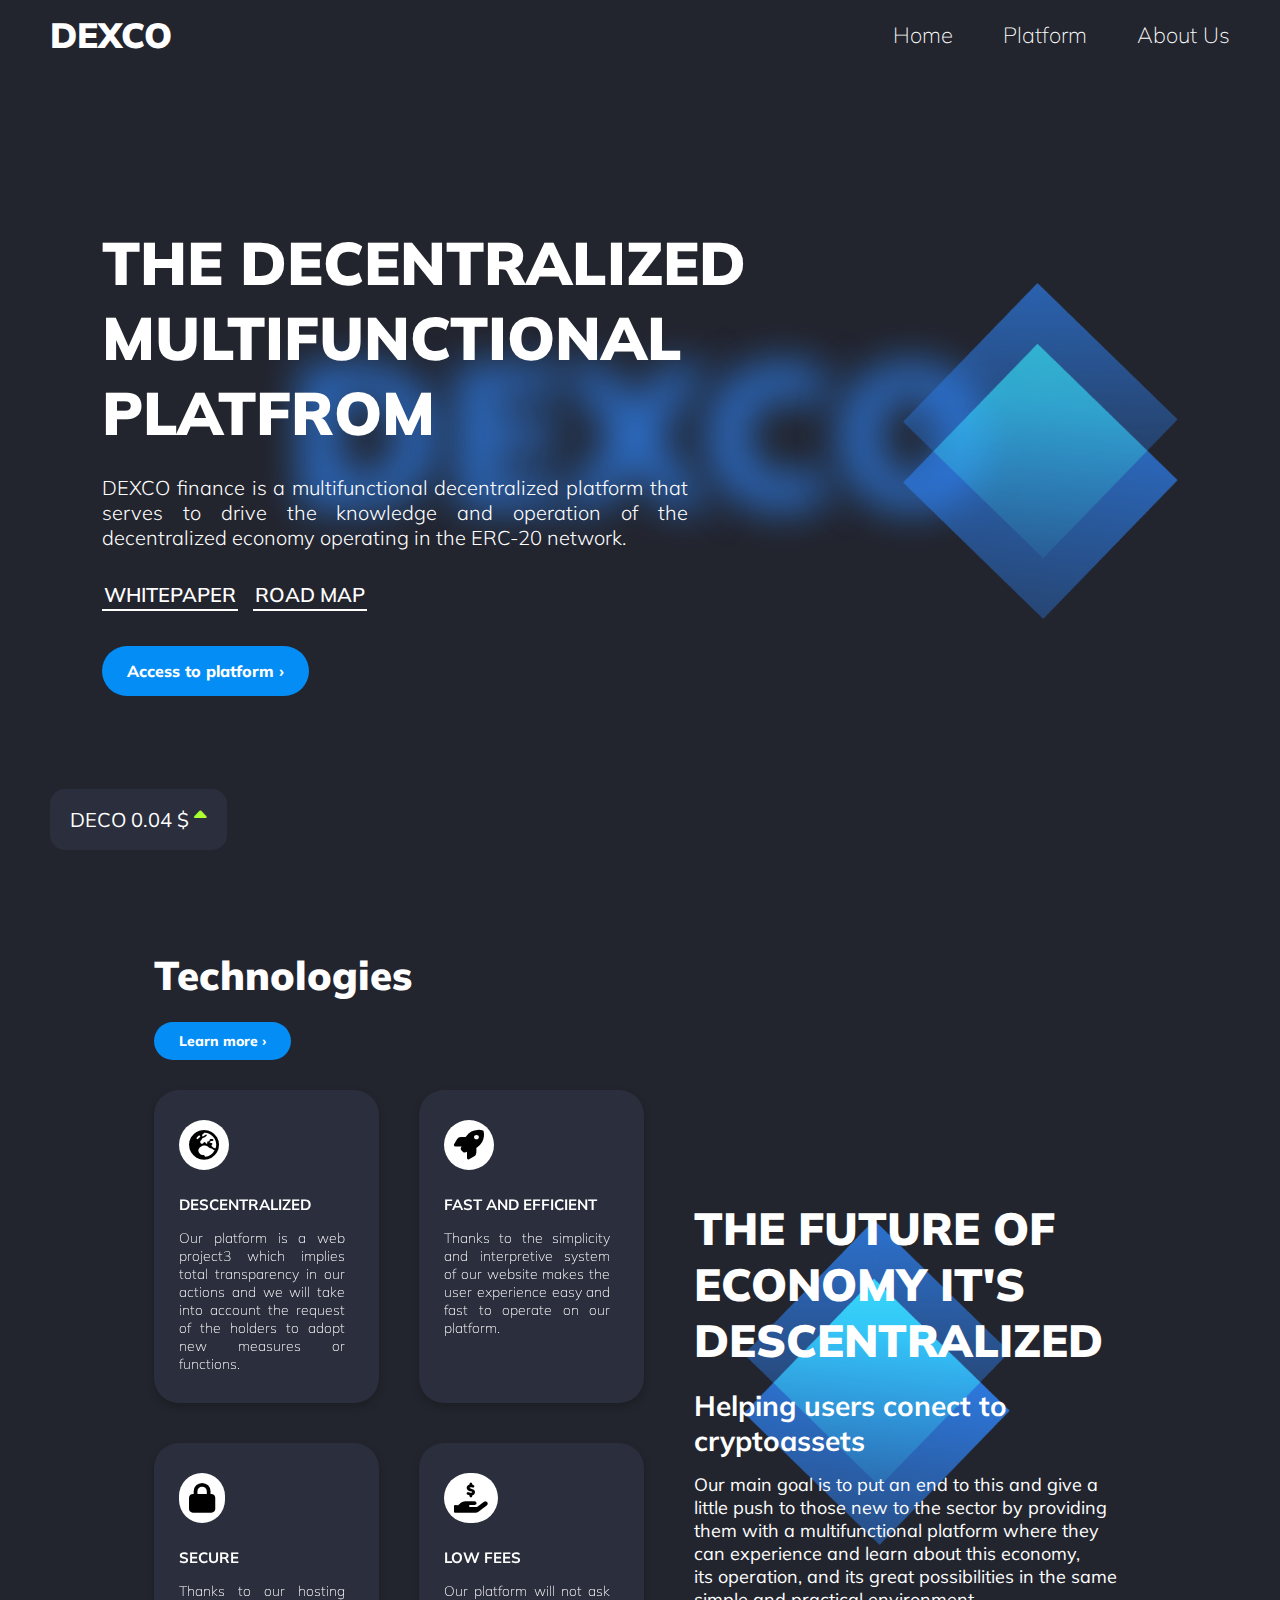
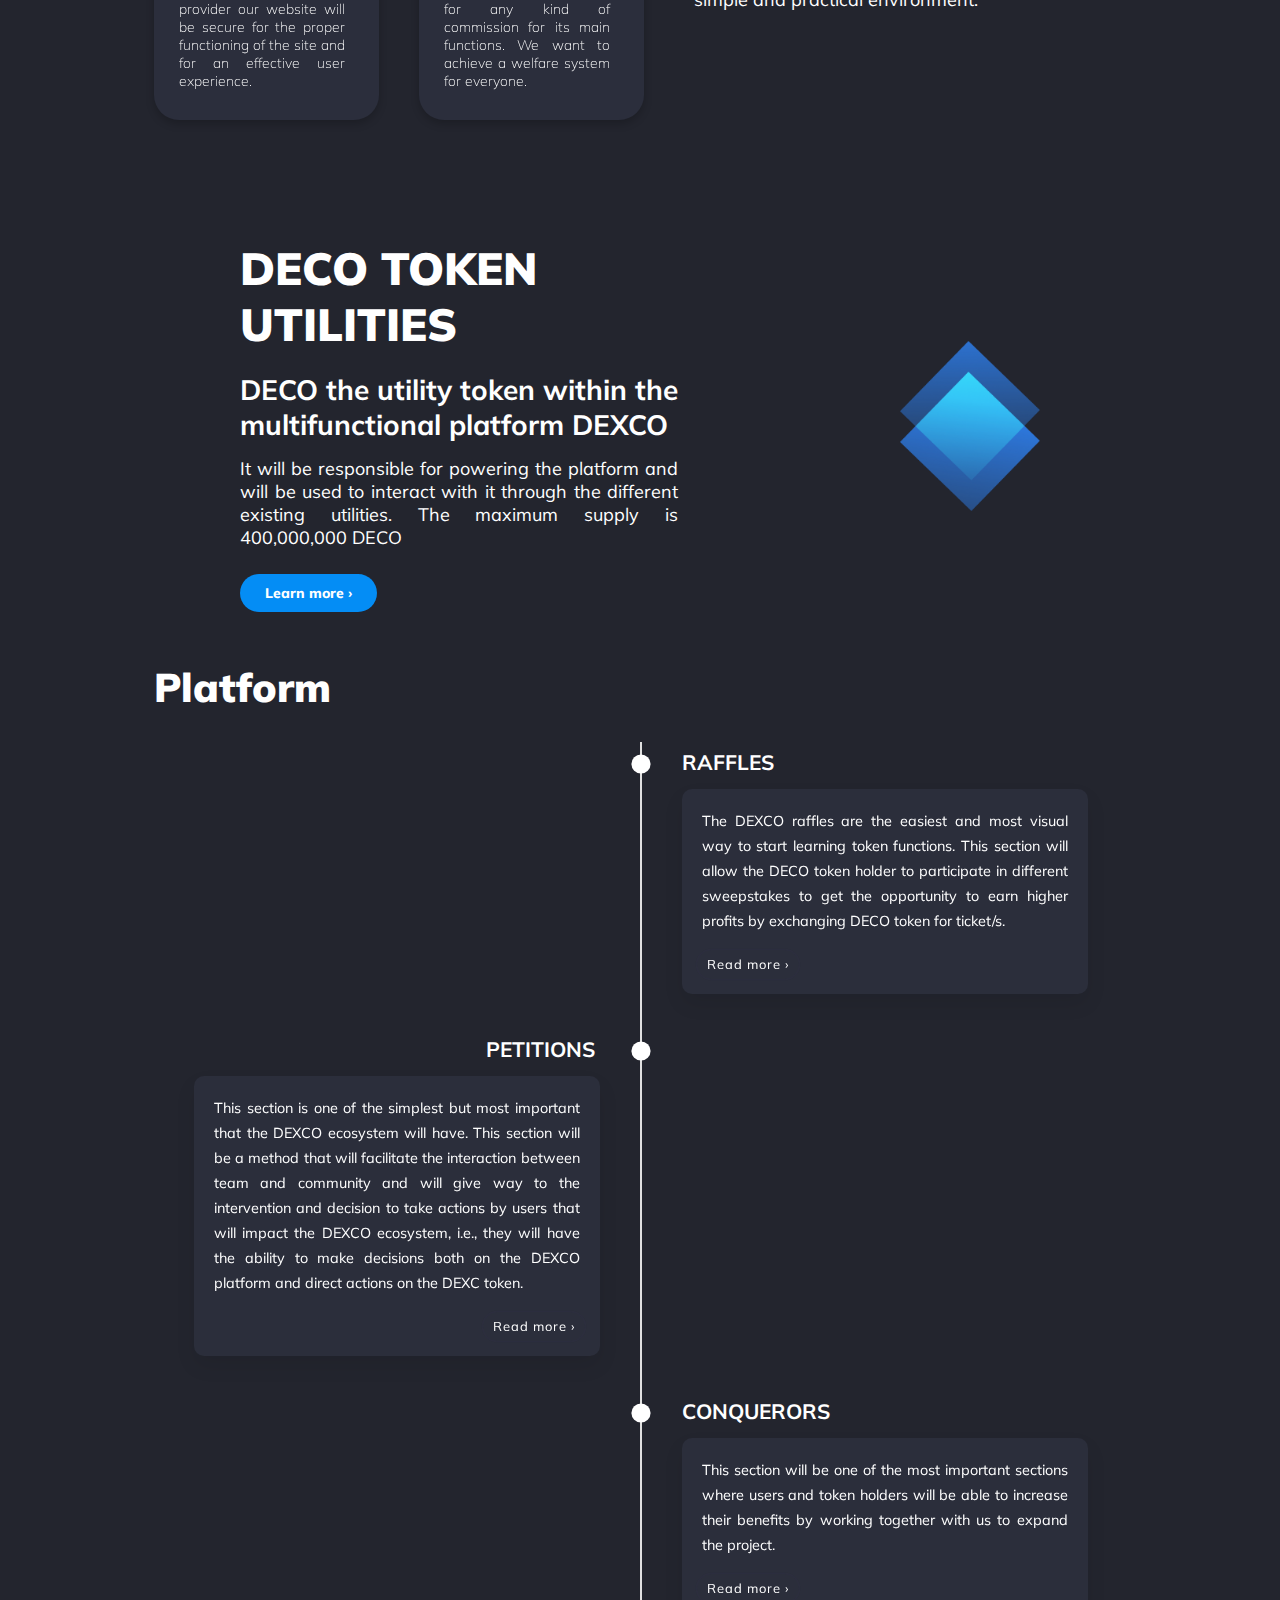
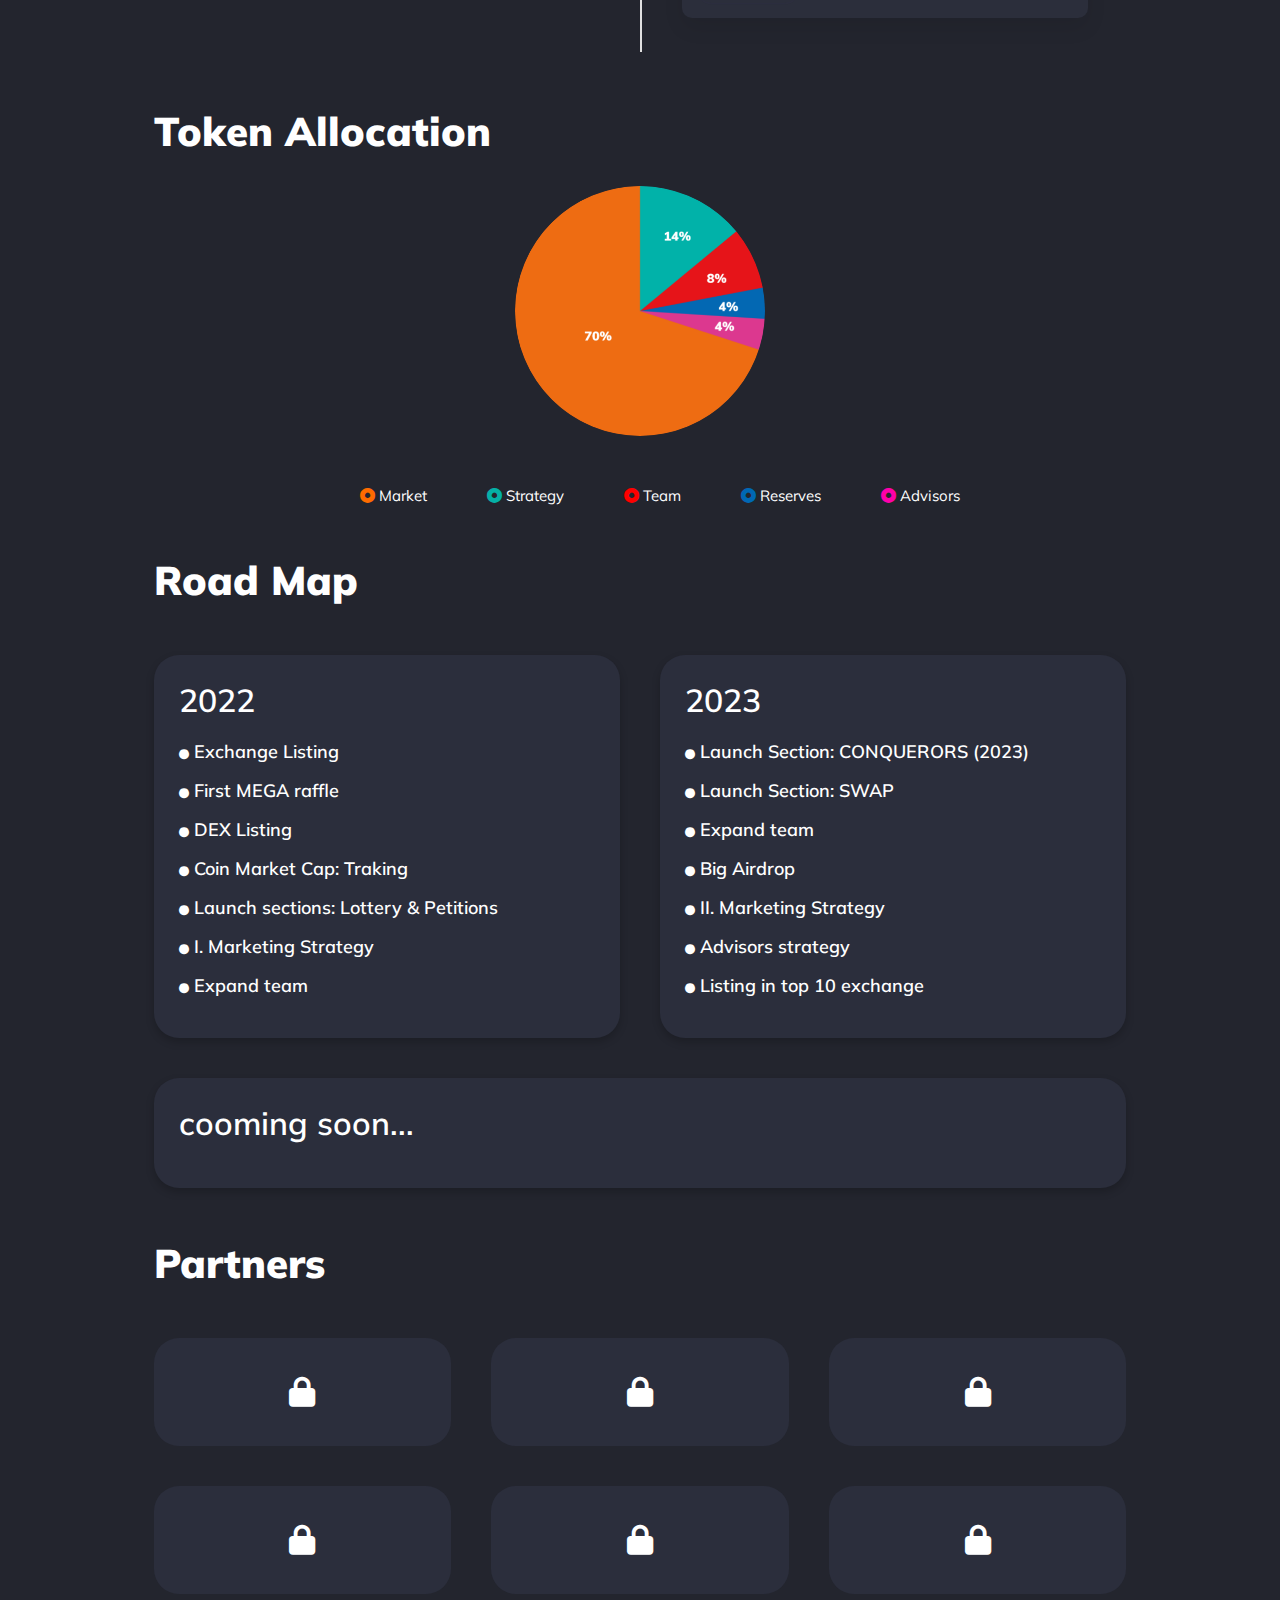
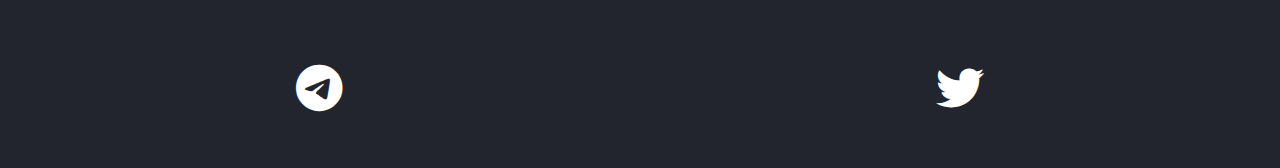
==== commit 54dcf935: "links" ====
--- a/index.html
+++ b/index.html
@@ -71,7 +71,7 @@
             </div>
             <div class="fast-info-box">
                 <div class="fast-info">
-                    <p>DECO 1.949 $ <i class="fas fa-sort-up"></i></p>
+                    <p>DECO 0.04 $ <i class="fas fa-sort-up"></i></p>
                 </div>
             </div>
 
@@ -83,7 +83,7 @@
             <section class="tech-part marg_2">
                 <div class="tech-title">
                     <h1 class="subtit">Technologies</h1>
-                    <a href="resources/DEXCO_WP.pdf">Learn more ›</a>
+                    <a href="resources/DEXCO_WP.pdf#page=6" target="_blank">Learn more ›</a>
                 </div>
 
                 <div class="tech-horizontal">
@@ -141,7 +141,7 @@
                 <h1>DECO TOKEN <br> UTILITIES</h1>
                 <h2>DECO the utility token within the multifunctional platform DEXCO</h2>
                 <h3>It will be responsible for powering the platform and will be used to interact with it through the different existing utilities. The maximum supply is 400,000,000 DECO</h3>     
-                <a href="resources/DEXCO_WP.pdf">Learn more ›</a>
+                <a href="resources/DEXCO_WP.pdf#page=9" target="_blank">Learn more ›</a>
             </div>
 
             <div class="banner-decoration">
